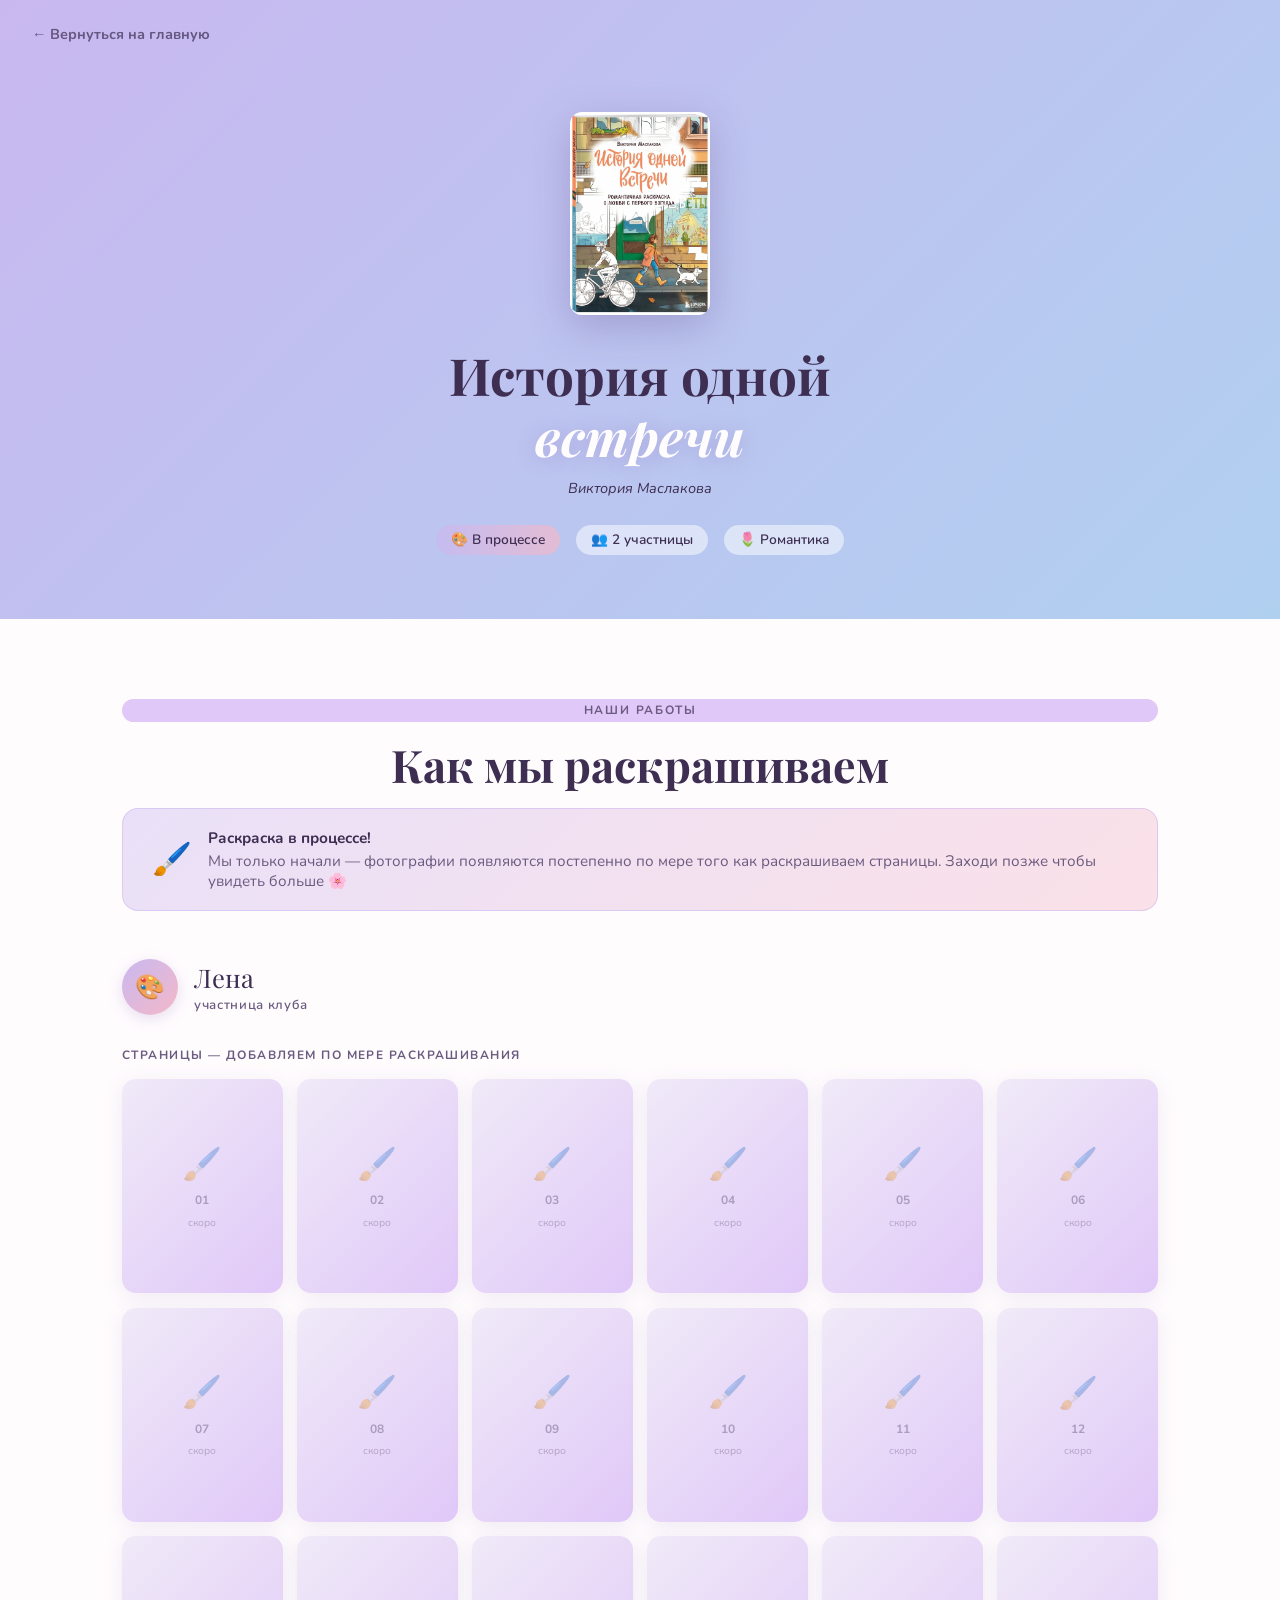
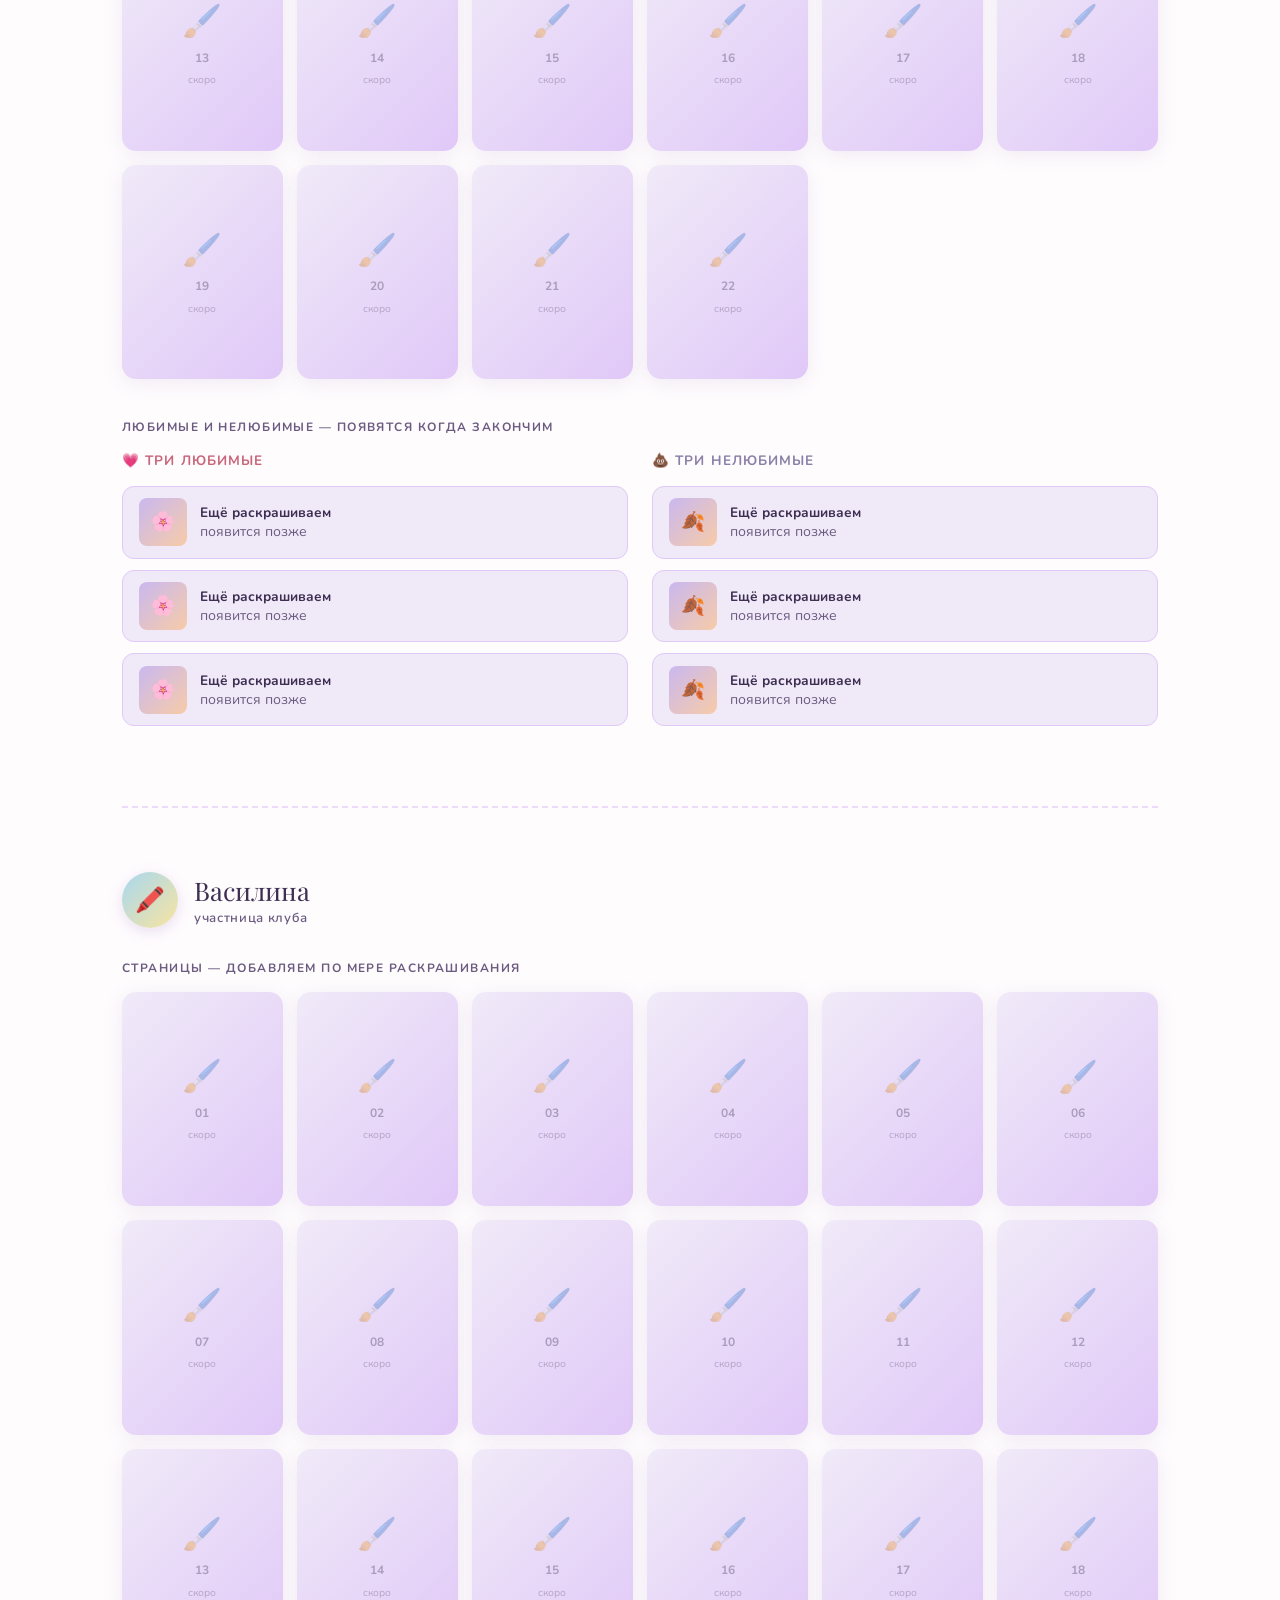
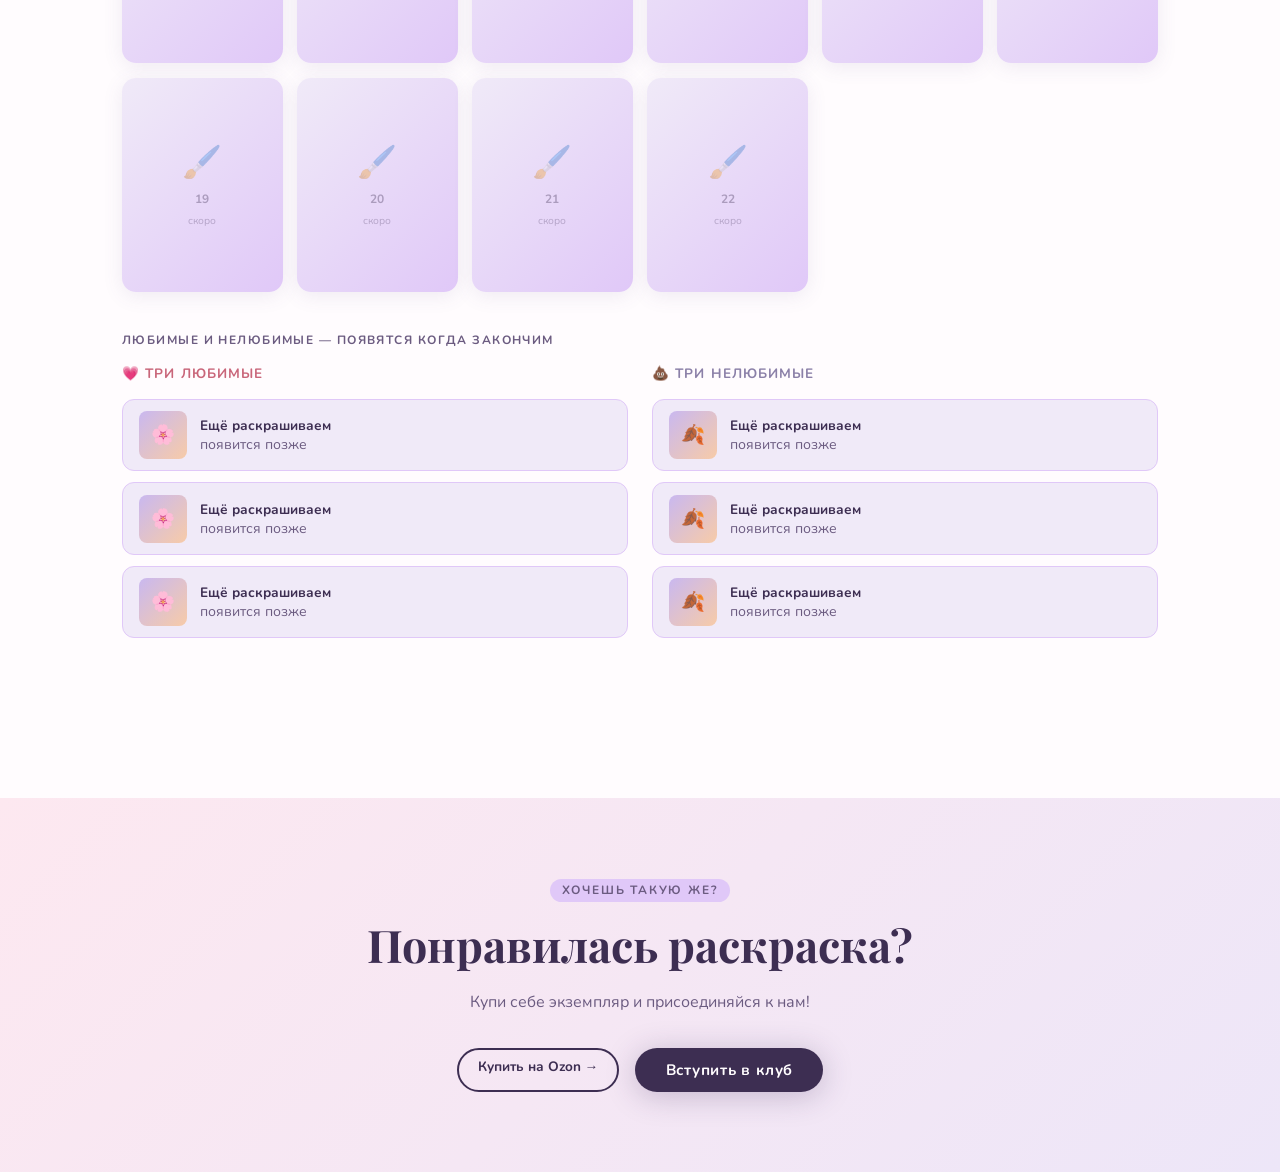
==== review-meeting.html @ 23fcd03c "Create review-meeting.html" ====
<!DOCTYPE html>
<html lang="ru">
<head>
  <meta charset="UTF-8" />
  <meta name="viewport" content="width=device-width, initial-scale=1.0" />
  <title>Обзор · История одной встречи</title>
  <link rel="preconnect" href="https://fonts.googleapis.com" />
  <link rel="preconnect" href="https://fonts.gstatic.com" crossorigin />
  <link href="https://fonts.googleapis.com/css2?family=Playfair+Display:ital,wght@0,400;0,700;1,400&family=Nunito:wght@300;400;600;700&display=swap" rel="stylesheet" />
  <link rel="stylesheet" href="style.css" />
  <style>
    .review-hero {
      position: relative;
      padding: 5rem 0 4rem;
      text-align: center;
      overflow: hidden;
      background: linear-gradient(-45deg, #f4b8c8, #f9e4a0, #a8d8f0, #c9b8f0);
      background-size: 400% 400%;
      animation: gradientShift 12s ease infinite;
    }
    .review-hero-back {
      position: absolute;
      top: 1.5rem;
      left: 2rem;
      display: inline-flex;
      align-items: center;
      gap: 0.4rem;
      color: var(--ink);
      font-weight: 700;
      font-size: 0.9rem;
      opacity: 0.7;
      text-decoration: none;
      transition: opacity 0.2s;
    }
    .review-hero-back:hover { opacity: 1; }
    .review-hero-book {
      display: inline-block;
      width: 140px;
      border-radius: 12px;
      box-shadow: 0 12px 40px rgba(80,50,120,0.25);
      margin-bottom: 1.5rem;
      animation: fadeUp 0.7s 0.2s both;
    }
    .review-hero h1 {
      font-size: clamp(2rem, 5vw, 3.2rem);
      color: var(--ink);
      margin-bottom: 0.5rem;
      animation: fadeUp 0.7s 0.3s both;
    }
    .review-hero h1 em {
      font-style: italic;
      color: var(--white);
      text-shadow: 0 2px 20px rgba(140,100,180,0.3);
    }
    .review-hero-author {
      font-size: 0.9rem;
      color: var(--ink);
      opacity: 0.6;
      font-style: italic;
      margin-bottom: 0.5rem;
      animation: fadeUp 0.7s 0.4s both;
    }
    .review-hero-meta {
      display: inline-flex;
      gap: 1rem;
      margin-top: 1rem;
      flex-wrap: wrap;
      justify-content: center;
      animation: fadeUp 0.7s 0.5s both;
    }
    .review-hero-meta span {
      background: rgba(255,255,255,0.5);
      backdrop-filter: blur(6px);
      padding: 0.4em 1.1em;
      border-radius: 999px;
      font-size: 0.85rem;
      font-weight: 600;
      color: var(--ink);
    }
    .review-hero-meta .badge-progress {
      background: linear-gradient(90deg, rgba(201,184,240,0.7), rgba(244,184,200,0.7));
    }

    /* Баннер в процессе */
    .in-progress-banner {
      background: linear-gradient(135deg, rgba(201,184,240,0.4), rgba(244,184,200,0.4));
      border: 1.5px solid rgba(200,180,240,0.5);
      border-radius: 16px;
      padding: 1.2rem 1.8rem;
      margin-bottom: 3rem;
      display: flex;
      align-items: center;
      gap: 1rem;
      font-size: 0.95rem;
      color: var(--ink-soft);
    }
    .in-progress-banner span { font-size: 2rem; flex-shrink: 0; }
    .in-progress-banner strong { color: var(--ink); display: block; margin-bottom: 0.2rem; }

    .participants { padding: 5rem 0; background: var(--white); }
    .participants h2 { text-align: center; margin-bottom: 1rem; }
    .participants > .container > .section-tag { display: block; text-align: center; }

    .participant-block { margin-bottom: 5rem; }
    .participant-header { display: flex; align-items: center; gap: 1rem; margin-bottom: 2rem; }
    .participant-avatar {
      width: 3.5rem; height: 3.5rem; border-radius: 50%;
      background: linear-gradient(135deg, var(--lavender), var(--rose));
      display: flex; align-items: center; justify-content: center;
      font-size: 1.5rem; flex-shrink: 0;
      box-shadow: 0 4px 15px rgba(140,100,180,0.2);
    }
    .participant-name { font-family: 'Playfair Display', serif; font-size: 1.6rem; color: var(--ink); }
    .participant-name span {
      display: block; font-family: 'Nunito', sans-serif;
      font-size: 0.82rem; font-weight: 600; color: var(--ink-soft);
      margin-top: 0.1rem; letter-spacing: 0.05em;
    }
    .gallery-label {
      font-size: 0.75rem; font-weight: 700; letter-spacing: 0.12em;
      text-transform: uppercase; color: var(--ink-soft);
      margin-bottom: 1rem; display: block;
    }
    .gallery-grid {
      display: grid;
      grid-template-columns: repeat(auto-fill, minmax(150px, 1fr));
      gap: 0.9rem; margin-bottom: 2.5rem;
    }
    .gallery-item {
      position: relative; border-radius: 14px; overflow: hidden;
      aspect-ratio: 3/4;
      background: linear-gradient(135deg, var(--mist), var(--lilac));
      box-shadow: 0 4px 20px rgba(100,80,140,0.1);
      cursor: pointer;
      transition: transform 0.3s, box-shadow 0.3s;
    }
    .gallery-item:hover { transform: translateY(-4px) scale(1.02); box-shadow: 0 12px 35px rgba(100,80,140,0.22); }
    .gallery-item img { width: 100%; height: 100%; object-fit: cover; display: block; }

    /* Незаполненные ячейки — другой стиль */
    .gallery-item.empty {
      background: linear-gradient(135deg, #fdf0f5, #f0eaf8);
      border: 2px dashed rgba(200,180,240,0.5);
      cursor: default;
    }
    .gallery-item.empty:hover { transform: none; box-shadow: 0 4px 20px rgba(100,80,140,0.1); }

    .gallery-placeholder {
      width: 100%; height: 100%;
      display: flex; flex-direction: column;
      align-items: center; justify-content: center; gap: 0.4rem;
    }
    .gallery-placeholder-icon { font-size: 2rem; opacity: 0.3; }
    .gallery-placeholder-num { font-size: 0.75rem; font-weight: 700; opacity: 0.35; color: var(--ink); }
    .gallery-placeholder-soon { font-size: 0.65rem; opacity: 0.4; color: var(--ink-soft); }

    .favorites-grid { display: grid; grid-template-columns: 1fr 1fr; gap: 1.5rem; margin-bottom: 2rem; }
    .favorites-col h4 {
      font-family: 'Nunito', sans-serif; font-size: 0.85rem;
      font-weight: 700; letter-spacing: 0.08em; text-transform: uppercase;
      margin-bottom: 1rem;
    }
    .favorites-col.loved h4 { color: #c9667a; }
    .favorites-col.meh h4 { color: #8b80a8; }
    .fav-list { display: flex; flex-direction: column; gap: 0.7rem; }
    .fav-item {
      display: flex; align-items: center; gap: 0.8rem;
      background: var(--mist); border-radius: 12px;
      padding: 0.7rem 1rem; border: 1.5px solid var(--lilac);
      font-size: 0.88rem; color: var(--ink-soft);
    }
    .fav-item.clickable { cursor: pointer; transition: transform 0.2s, box-shadow 0.2s; }
    .fav-item.clickable:hover { transform: translateY(-2px); box-shadow: 0 4px 16px rgba(100,80,140,0.12); }
    .fav-thumb {
      width: 3rem; height: 3rem; border-radius: 8px; overflow: hidden;
      flex-shrink: 0; background: linear-gradient(135deg, var(--lavender), var(--peach));
      display: flex; align-items: center; justify-content: center; font-size: 1.2rem;
    }
    .fav-thumb img { width: 100%; height: 100%; object-fit: cover; }
    .fav-item-info strong { display: block; color: var(--ink); font-size: 0.85rem; }

    .participant-divider { border: none; border-top: 2px dashed var(--lilac); margin: 4rem 0; opacity: 0.6; }

    /* LIGHTBOX */
    .lightbox {
      display: none; position: fixed; inset: 0;
      background: rgba(30,20,50,0.92);
      backdrop-filter: blur(10px);
      z-index: 1000; align-items: center; justify-content: center;
    }
    .lightbox.open { display: flex; }
    .lightbox-img {
      max-width: 80vw; max-height: 85vh;
      border-radius: 16px;
      box-shadow: 0 20px 60px rgba(0,0,0,0.5);
      object-fit: contain;
      transition: opacity 0.15s;
    }
    .lightbox-btn {
      position: fixed; top: 50%; transform: translateY(-50%);
      background: rgba(255,255,255,0.15);
      border: 2px solid rgba(255,255,255,0.25);
      color: white; font-size: 1.4rem;
      width: 3.2rem; height: 3.2rem; border-radius: 50%;
      cursor: pointer; display: flex; align-items: center;
      justify-content: center; transition: background 0.2s; z-index: 1001;
    }
    .lightbox-btn:hover { background: rgba(255,255,255,0.3); }
    .lightbox-prev { left: 1.5rem; }
    .lightbox-next { right: 1.5rem; }
    .lightbox-close {
      position: fixed; top: 1.2rem; right: 1.5rem;
      background: rgba(255,255,255,0.15); border: none;
      color: white; font-size: 1.2rem;
      width: 2.6rem; height: 2.6rem; border-radius: 50%;
      cursor: pointer; display: flex; align-items: center;
      justify-content: center; transition: background 0.2s; z-index: 1001;
    }
    .lightbox-close:hover { background: rgba(255,255,255,0.3); }
    .lightbox-counter {
      position: fixed; bottom: 1.5rem; left: 50%; transform: translateX(-50%);
      color: rgba(255,255,255,0.6); font-size: 0.85rem;
      font-family: 'Nunito', sans-serif; font-weight: 600; z-index: 1001;
    }

    .review-cta { padding: 5rem 0; background: linear-gradient(135deg, #fde8f0, #ede6f8); text-align: center; }
    .review-cta h2 { margin-bottom: 1rem; }
    .review-cta p { margin-bottom: 2rem; color: var(--ink-soft); }
    .cta-buttons { display: flex; gap: 1rem; justify-content: center; flex-wrap: wrap; }

    @media (max-width: 600px) {
      .favorites-grid { grid-template-columns: 1fr; }
      .gallery-grid { grid-template-columns: repeat(3, 1fr); }
      .lightbox-btn { display: none; }
      .in-progress-banner { flex-direction: column; text-align: center; }
    }
  </style>
</head>
<body>

  <section class="review-hero">
    <a href="index.html" class="review-hero-back">← Вернуться на главную</a>
    <div style="padding-top: 2rem;">
      <img src="book2.png" alt="История одной встречи" class="review-hero-book" />
      <h1>История одной<br /><em>встречи</em></h1>
      <p class="review-hero-author">Виктория Маслакова</p>
      <div class="review-hero-meta">
        <span class="badge-progress">🎨 В процессе</span>
        <span>👥 2 участницы</span>
        <span>🌷 Романтика</span>
      </div>
    </div>
  </section>

  <section class="participants">
    <div class="container">
      <span class="section-tag" style="display:block; text-align:center;">Наши работы</span>
      <h2>Как мы раскрашиваем</h2>

      <div class="in-progress-banner">
        <span>🖌️</span>
        <div>
          <strong>Раскраска в процессе!</strong>
          Мы только начали — фотографии появляются постепенно по мере того как раскрашиваем страницы. Заходи позже чтобы увидеть больше 🌸
        </div>
      </div>

      <!-- ЛЕНА -->
      <div class="participant-block">
        <div class="participant-header">
          <div class="participant-avatar">🎨</div>
          <div class="participant-name">Лена <span>участница клуба</span></div>
        </div>
        <span class="gallery-label">Страницы — добавляем по мере раскрашивания</span>
        <div class="gallery-grid" data-gallery="lena">
          <div class="gallery-item" data-src="images/lena-meeting/lena-m-01.jpg"><div class="gallery-placeholder"><span class="gallery-placeholder-icon">🖌️</span><span class="gallery-placeholder-num">01</span><span class="gallery-placeholder-soon">скоро</span></div></div>
          <div class="gallery-item" data-src="images/lena-meeting/lena-m-02.jpg"><div class="gallery-placeholder"><span class="gallery-placeholder-icon">🖌️</span><span class="gallery-placeholder-num">02</span><span class="gallery-placeholder-soon">скоро</span></div></div>
          <div class="gallery-item" data-src="images/lena-meeting/lena-m-03.jpg"><div class="gallery-placeholder"><span class="gallery-placeholder-icon">🖌️</span><span class="gallery-placeholder-num">03</span><span class="gallery-placeholder-soon">скоро</span></div></div>
          <div class="gallery-item" data-src="images/lena-meeting/lena-m-04.jpg"><div class="gallery-placeholder"><span class="gallery-placeholder-icon">🖌️</span><span class="gallery-placeholder-num">04</span><span class="gallery-placeholder-soon">скоро</span></div></div>
          <div class="gallery-item" data-src="images/lena-meeting/lena-m-05.jpg"><div class="gallery-placeholder"><span class="gallery-placeholder-icon">🖌️</span><span class="gallery-placeholder-num">05</span><span class="gallery-placeholder-soon">скоро</span></div></div>
          <div class="gallery-item" data-src="images/lena-meeting/lena-m-06.jpg"><div class="gallery-placeholder"><span class="gallery-placeholder-icon">🖌️</span><span class="gallery-placeholder-num">06</span><span class="gallery-placeholder-soon">скоро</span></div></div>
          <div class="gallery-item" data-src="images/lena-meeting/lena-m-07.jpg"><div class="gallery-placeholder"><span class="gallery-placeholder-icon">🖌️</span><span class="gallery-placeholder-num">07</span><span class="gallery-placeholder-soon">скоро</span></div></div>
          <div class="gallery-item" data-src="images/lena-meeting/lena-m-08.jpg"><div class="gallery-placeholder"><span class="gallery-placeholder-icon">🖌️</span><span class="gallery-placeholder-num">08</span><span class="gallery-placeholder-soon">скоро</span></div></div>
          <div class="gallery-item" data-src="images/lena-meeting/lena-m-09.jpg"><div class="gallery-placeholder"><span class="gallery-placeholder-icon">🖌️</span><span class="gallery-placeholder-num">09</span><span class="gallery-placeholder-soon">скоро</span></div></div>
          <div class="gallery-item" data-src="images/lena-meeting/lena-m-10.jpg"><div class="gallery-placeholder"><span class="gallery-placeholder-icon">🖌️</span><span class="gallery-placeholder-num">10</span><span class="gallery-placeholder-soon">скоро</span></div></div>
          <div class="gallery-item" data-src="images/lena-meeting/lena-m-11.jpg"><div class="gallery-placeholder"><span class="gallery-placeholder-icon">🖌️</span><span class="gallery-placeholder-num">11</span><span class="gallery-placeholder-soon">скоро</span></div></div>
          <div class="gallery-item" data-src="images/lena-meeting/lena-m-12.jpg"><div class="gallery-placeholder"><span class="gallery-placeholder-icon">🖌️</span><span class="gallery-placeholder-num">12</span><span class="gallery-placeholder-soon">скоро</span></div></div>
          <div class="gallery-item" data-src="images/lena-meeting/lena-m-13.jpg"><div class="gallery-placeholder"><span class="gallery-placeholder-icon">🖌️</span><span class="gallery-placeholder-num">13</span><span class="gallery-placeholder-soon">скоро</span></div></div>
          <div class="gallery-item" data-src="images/lena-meeting/lena-m-14.jpg"><div class="gallery-placeholder"><span class="gallery-placeholder-icon">🖌️</span><span class="gallery-placeholder-num">14</span><span class="gallery-placeholder-soon">скоро</span></div></div>
          <div class="gallery-item" data-src="images/lena-meeting/lena-m-15.jpg"><div class="gallery-placeholder"><span class="gallery-placeholder-icon">🖌️</span><span class="gallery-placeholder-num">15</span><span class="gallery-placeholder-soon">скоро</span></div></div>
          <div class="gallery-item" data-src="images/lena-meeting/lena-m-16.jpg"><div class="gallery-placeholder"><span class="gallery-placeholder-icon">🖌️</span><span class="gallery-placeholder-num">16</span><span class="gallery-placeholder-soon">скоро</span></div></div>
          <div class="gallery-item" data-src="images/lena-meeting/lena-m-17.jpg"><div class="gallery-placeholder"><span class="gallery-placeholder-icon">🖌️</span><span class="gallery-placeholder-num">17</span><span class="gallery-placeholder-soon">скоро</span></div></div>
          <div class="gallery-item" data-src="images/lena-meeting/lena-m-18.jpg"><div class="gallery-placeholder"><span class="gallery-placeholder-icon">🖌️</span><span class="gallery-placeholder-num">18</span><span class="gallery-placeholder-soon">скоро</span></div></div>
          <div class="gallery-item" data-src="images/lena-meeting/lena-m-19.jpg"><div class="gallery-placeholder"><span class="gallery-placeholder-icon">🖌️</span><span class="gallery-placeholder-num">19</span><span class="gallery-placeholder-soon">скоро</span></div></div>
          <div class="gallery-item" data-src="images/lena-meeting/lena-m-20.jpg"><div class="gallery-placeholder"><span class="gallery-placeholder-icon">🖌️</span><span class="gallery-placeholder-num">20</span><span class="gallery-placeholder-soon">скоро</span></div></div>
          <div class="gallery-item" data-src="images/lena-meeting/lena-m-21.jpg"><div class="gallery-placeholder"><span class="gallery-placeholder-icon">🖌️</span><span class="gallery-placeholder-num">21</span><span class="gallery-placeholder-soon">скоро</span></div></div>
          <div class="gallery-item" data-src="images/lena-meeting/lena-m-22.jpg"><div class="gallery-placeholder"><span class="gallery-placeholder-icon">🖌️</span><span class="gallery-placeholder-num">22</span><span class="gallery-placeholder-soon">скоро</span></div></div>
        </div>

        <span class="gallery-label">Любимые и нелюбимые — появятся когда закончим</span>
        <div class="favorites-grid">
          <div class="favorites-col loved">
            <h4>💗 Три любимые</h4>
            <div class="fav-list">
              <div class="fav-item"><div class="fav-thumb">🌸</div><div class="fav-item-info"><strong>Ещё раскрашиваем</strong>появится позже</div></div>
              <div class="fav-item"><div class="fav-thumb">🌸</div><div class="fav-item-info"><strong>Ещё раскрашиваем</strong>появится позже</div></div>
              <div class="fav-item"><div class="fav-thumb">🌸</div><div class="fav-item-info"><strong>Ещё раскрашиваем</strong>появится позже</div></div>
            </div>
          </div>
          <div class="favorites-col meh">
            <h4>💩 Три нелюбимые</h4>
            <div class="fav-list">
              <div class="fav-item"><div class="fav-thumb">🍂</div><div class="fav-item-info"><strong>Ещё раскрашиваем</strong>появится позже</div></div>
              <div class="fav-item"><div class="fav-thumb">🍂</div><div class="fav-item-info"><strong>Ещё раскрашиваем</strong>появится позже</div></div>
              <div class="fav-item"><div class="fav-thumb">🍂</div><div class="fav-item-info"><strong>Ещё раскрашиваем</strong>появится позже</div></div>
            </div>
          </div>
        </div>
      </div>

      <hr class="participant-divider" />

      <!-- ВАСИЛИНА -->
      <div class="participant-block">
        <div class="participant-header">
          <div class="participant-avatar" style="background: linear-gradient(135deg, #a8d8f0, #f9e4a0);">🖍️</div>
          <div class="participant-name">Василина <span>участница клуба</span></div>
        </div>
        <span class="gallery-label">Страницы — добавляем по мере раскрашивания</span>
        <div class="gallery-grid" data-gallery="vasilina">
          <div class="gallery-item" data-src="images/vasilina-meeting/vasilina-m-01.jpg"><div class="gallery-placeholder"><span class="gallery-placeholder-icon">🖌️</span><span class="gallery-placeholder-num">01</span><span class="gallery-placeholder-soon">скоро</span></div></div>
          <div class="gallery-item" data-src="images/vasilina-meeting/vasilina-m-02.jpg"><div class="gallery-placeholder"><span class="gallery-placeholder-icon">🖌️</span><span class="gallery-placeholder-num">02</span><span class="gallery-placeholder-soon">скоро</span></div></div>
          <div class="gallery-item" data-src="images/vasilina-meeting/vasilina-m-03.jpg"><div class="gallery-placeholder"><span class="gallery-placeholder-icon">🖌️</span><span class="gallery-placeholder-num">03</span><span class="gallery-placeholder-soon">скоро</span></div></div>
          <div class="gallery-item" data-src="images/vasilina-meeting/vasilina-m-04.jpg"><div class="gallery-placeholder"><span class="gallery-placeholder-icon">🖌️</span><span class="gallery-placeholder-num">04</span><span class="gallery-placeholder-soon">скоро</span></div></div>
          <div class="gallery-item" data-src="images/vasilina-meeting/vasilina-m-05.jpg"><div class="gallery-placeholder"><span class="gallery-placeholder-icon">🖌️</span><span class="gallery-placeholder-num">05</span><span class="gallery-placeholder-soon">скоро</span></div></div>
          <div class="gallery-item" data-src="images/vasilina-meeting/vasilina-m-06.jpg"><div class="gallery-placeholder"><span class="gallery-placeholder-icon">🖌️</span><span class="gallery-placeholder-num">06</span><span class="gallery-placeholder-soon">скоро</span></div></div>
          <div class="gallery-item" data-src="images/vasilina-meeting/vasilina-m-07.jpg"><div class="gallery-placeholder"><span class="gallery-placeholder-icon">🖌️</span><span class="gallery-placeholder-num">07</span><span class="gallery-placeholder-soon">скоро</span></div></div>
          <div class="gallery-item" data-src="images/vasilina-meeting/vasilina-m-08.jpg"><div class="gallery-placeholder"><span class="gallery-placeholder-icon">🖌️</span><span class="gallery-placeholder-num">08</span><span class="gallery-placeholder-soon">скоро</span></div></div>
          <div class="gallery-item" data-src="images/vasilina-meeting/vasilina-m-09.jpg"><div class="gallery-placeholder"><span class="gallery-placeholder-icon">🖌️</span><span class="gallery-placeholder-num">09</span><span class="gallery-placeholder-soon">скоро</span></div></div>
          <div class="gallery-item" data-src="images/vasilina-meeting/vasilina-m-10.jpg"><div class="gallery-placeholder"><span class="gallery-placeholder-icon">🖌️</span><span class="gallery-placeholder-num">10</span><span class="gallery-placeholder-soon">скоро</span></div></div>
          <div class="gallery-item" data-src="images/vasilina-meeting/vasilina-m-11.jpg"><div class="gallery-placeholder"><span class="gallery-placeholder-icon">🖌️</span><span class="gallery-placeholder-num">11</span><span class="gallery-placeholder-soon">скоро</span></div></div>
          <div class="gallery-item" data-src="images/vasilina-meeting/vasilina-m-12.jpg"><div class="gallery-placeholder"><span class="gallery-placeholder-icon">🖌️</span><span class="gallery-placeholder-num">12</span><span class="gallery-placeholder-soon">скоро</span></div></div>
          <div class="gallery-item" data-src="images/vasilina-meeting/vasilina-m-13.jpg"><div class="gallery-placeholder"><span class="gallery-placeholder-icon">🖌️</span><span class="gallery-placeholder-num">13</span><span class="gallery-placeholder-soon">скоро</span></div></div>
          <div class="gallery-item" data-src="images/vasilina-meeting/vasilina-m-14.jpg"><div class="gallery-placeholder"><span class="gallery-placeholder-icon">🖌️</span><span class="gallery-placeholder-num">14</span><span class="gallery-placeholder-soon">скоро</span></div></div>
          <div class="gallery-item" data-src="images/vasilina-meeting/vasilina-m-15.jpg"><div class="gallery-placeholder"><span class="gallery-placeholder-icon">🖌️</span><span class="gallery-placeholder-num">15</span><span class="gallery-placeholder-soon">скоро</span></div></div>
          <div class="gallery-item" data-src="images/vasilina-meeting/vasilina-m-16.jpg"><div class="gallery-placeholder"><span class="gallery-placeholder-icon">🖌️</span><span class="gallery-placeholder-num">16</span><span class="gallery-placeholder-soon">скоро</span></div></div>
          <div class="gallery-item" data-src="images/vasilina-meeting/vasilina-m-17.jpg"><div class="gallery-placeholder"><span class="gallery-placeholder-icon">🖌️</span><span class="gallery-placeholder-num">17</span><span class="gallery-placeholder-soon">скоро</span></div></div>
          <div class="gallery-item" data-src="images/vasilina-meeting/vasilina-m-18.jpg"><div class="gallery-placeholder"><span class="gallery-placeholder-icon">🖌️</span><span class="gallery-placeholder-num">18</span><span class="gallery-placeholder-soon">скоро</span></div></div>
          <div class="gallery-item" data-src="images/vasilina-meeting/vasilina-m-19.jpg"><div class="gallery-placeholder"><span class="gallery-placeholder-icon">🖌️</span><span class="gallery-placeholder-num">19</span><span class="gallery-placeholder-soon">скоро</span></div></div>
          <div class="gallery-item" data-src="images/vasilina-meeting/vasilina-m-20.jpg"><div class="gallery-placeholder"><span class="gallery-placeholder-icon">🖌️</span><span class="gallery-placeholder-num">20</span><span class="gallery-placeholder-soon">скоро</span></div></div>
          <div class="gallery-item" data-src="images/vasilina-meeting/vasilina-m-21.jpg"><div class="gallery-placeholder"><span class="gallery-placeholder-icon">🖌️</span><span class="gallery-placeholder-num">21</span><span class="gallery-placeholder-soon">скоро</span></div></div>
          <div class="gallery-item" data-src="images/vasilina-meeting/vasilina-m-22.jpg"><div class="gallery-placeholder"><span class="gallery-placeholder-icon">🖌️</span><span class="gallery-placeholder-num">22</span><span class="gallery-placeholder-soon">скоро</span></div></div>
        </div>

        <span class="gallery-label">Любимые и нелюбимые — появятся когда закончим</span>
        <div class="favorites-grid">
          <div class="favorites-col loved">
            <h4>💗 Три любимые</h4>
            <div class="fav-list">
              <div class="fav-item"><div class="fav-thumb">🌸</div><div class="fav-item-info"><strong>Ещё раскрашиваем</strong>появится позже</div></div>
              <div class="fav-item"><div class="fav-thumb">🌸</div><div class="fav-item-info"><strong>Ещё раскрашиваем</strong>появится позже</div></div>
              <div class="fav-item"><div class="fav-thumb">🌸</div><div class="fav-item-info"><strong>Ещё раскрашиваем</strong>появится позже</div></div>
            </div>
          </div>
          <div class="favorites-col meh">
            <h4>💩 Три нелюбимые</h4>
            <div class="fav-list">
              <div class="fav-item"><div class="fav-thumb">🍂</div><div class="fav-item-info"><strong>Ещё раскрашиваем</strong>появится позже</div></div>
              <div class="fav-item"><div class="fav-thumb">🍂</div><div class="fav-item-info"><strong>Ещё раскрашиваем</strong>появится позже</div></div>
              <div class="fav-item"><div class="fav-thumb">🍂</div><div class="fav-item-info"><strong>Ещё раскрашиваем</strong>появится позже</div></div>
            </div>
          </div>
        </div>
      </div>

    </div>
  </section>

  <section class="review-cta">
    <div class="container">
      <span class="section-tag">Хочешь такую же?</span>
      <h2>Понравилась раскраска?</h2>
      <p>Купи себе экземпляр и присоединяйся к нам!</p>
      <div class="cta-buttons">
        <a href="https://ozon.ru/t/7WxLxIC" target="_blank" rel="noopener" class="btn-outline">Купить на Ozon →</a>
        <a href="index.html#join" class="btn-hero" style="font-size: 0.95rem; padding: 0.8em 2em;">Вступить в клуб</a>
      </div>
    </div>
  </section>

  <!-- LIGHTBOX -->
  <div class="lightbox" id="lightbox">
    <button class="lightbox-close" id="lightbox-close">✕</button>
    <button class="lightbox-btn lightbox-prev" id="lightbox-prev">←</button>
    <img class="lightbox-img" id="lightbox-img" src="" alt="" />
    <button class="lightbox-btn lightbox-next" id="lightbox-next">→</button>
    <div class="lightbox-counter" id="lightbox-counter"></div>
  </div>

  <script src="main.js"></script>
  <script>
    let allImages = [];
    let currentIndex = 0;

    function collectImages() {
      allImages = [];
      document.querySelectorAll('.gallery-item[data-src]').forEach(el => {
        allImages.push(el.dataset.src);
      });
    }

    function openLightbox(src) {
      currentIndex = allImages.indexOf(src);
      showImage(currentIndex);
      document.getElementById('lightbox').classList.add('open');
      document.body.style.overflow = 'hidden';
    }

    function showImage(index) {
      const img = document.getElementById('lightbox-img');
      img.style.opacity = '0';
      setTimeout(() => { img.src = allImages[index]; img.style.opacity = '1'; }, 150);
      document.getElementById('lightbox-counter').textContent = (index + 1) + ' / ' + allImages.length;
    }

    function closeLightbox() {
      document.getElementById('lightbox').classList.remove('open');
      document.body.style.overflow = '';
    }

    collectImages();

    document.querySelectorAll('.gallery-item[data-src]').forEach(el => {
      el.addEventListener('click', () => openLightbox(el.dataset.src));
    });

    document.getElementById('lightbox-close').addEventListener('click', closeLightbox);
    document.getElementById('lightbox-prev').addEventListener('click', () => {
      currentIndex = (currentIndex - 1 + allImages.length) % allImages.length;
      showImage(currentIndex);
    });
    document.getElementById('lightbox-next').addEventListener('click', () => {
      currentIndex = (currentIndex + 1) % allImages.length;
      showImage(currentIndex);
    });
    document.getElementById('lightbox').addEventListener('click', e => {
      if (e.target === e.currentTarget) closeLightbox();
    });
    document.addEventListener('keydown', e => {
      if (!document.getElementById('lightbox').classList.contains('open')) return;
      if (e.key === 'Escape') closeLightbox();
      if (e.key === 'ArrowLeft') { currentIndex = (currentIndex - 1 + allImages.length) % allImages.length; showImage(currentIndex); }
      if (e.key === 'ArrowRight') { currentIndex = (currentIndex + 1) % allImages.length; showImage(currentIndex); }
    });
  </script>
</body>
</html>
---- style.css ----
/* ===== RESET & BASE ===== */
*, *::before, *::after { box-sizing: border-box; margin: 0; padding: 0; }

:root {
  --sky: #a8d8f0;
  --rose: #f4b8c8;
  --lavender: #c9b8f0;
  --butter: #f9e4a0;
  --peach: #f7cba8;
  --lilac: #e0c8f8;
  --mist: #f0eaf8;
  --ink: #3d2e52;
  --ink-soft: #6b5b80;
  --white: #fffcfe;
  --card-bg: rgba(255,255,255,0.72);
  --radius: 20px;
  --shadow: 0 8px 40px rgba(100,80,140,0.12);
}

html { scroll-behavior: smooth; }

body {
  font-family: 'Nunito', sans-serif;
  color: var(--ink);
  background: var(--mist);
  overflow-x: hidden;
}

h1, h2, h3 { font-family: 'Playfair Display', serif; line-height: 1.2; }
h2 { font-size: clamp(1.8rem, 4vw, 2.8rem); margin-bottom: 1rem; }
p { line-height: 1.75; color: var(--ink-soft); }
a { color: inherit; text-decoration: none; }

.container {
  max-width: 1100px;
  margin: 0 auto;
  padding: 0 2rem;
}

.section-tag {
  display: inline-block;
  font-size: 0.75rem;
  font-weight: 700;
  letter-spacing: 0.15em;
  text-transform: uppercase;
  color: var(--ink-soft);
  background: var(--lilac);
  padding: 0.3em 1em;
  border-radius: 999px;
  margin-bottom: 1rem;
}

.section-tag.light {
  background: rgba(255,255,255,0.4);
  color: var(--white);
}

/* ===== HERO ===== */
.hero {
  position: relative;
  min-height: 100vh;
  display: flex;
  align-items: center;
  justify-content: center;
  overflow: hidden;
}

.hero-bg {
  position: absolute;
  inset: 0;
  background: linear-gradient(
    -45deg,
    #a8d8f0,
    #c9b8f0,
    #f4b8c8,
    #f9e4a0,
    #f7cba8,
    #e0c8f8,
    #a8d8f0
  );
  background-size: 400% 400%;
  animation: gradientShift 12s ease infinite;
  z-index: 0;
}

@keyframes gradientShift {
  0%   { background-position: 0% 50%; }
  50%  { background-position: 100% 50%; }
  100% { background-position: 0% 50%; }
}

/* Floating emojis */
.emoji-layer {
  position: absolute;
  inset: 0;
  pointer-events: none;
  z-index: 1;
}

.e {
  position: absolute;
  font-size: clamp(1.5rem, 3vw, 2.8rem);
  opacity: 0;
  animation: floatEmoji var(--dur, 14s) var(--delay, 0s) ease-in-out infinite;
  filter: blur(0.5px);
}

@keyframes floatEmoji {
  0%   { opacity: 0; transform: translateY(0) rotate(0deg) scale(0.8); }
  10%  { opacity: 0.35; }
  50%  { opacity: 0.25; transform: translateY(-60px) rotate(15deg) scale(1.1); }
  90%  { opacity: 0.3; }
  100% { opacity: 0; transform: translateY(-120px) rotate(-10deg) scale(0.9); }
}

.e1  { left: 5%;  top: 80%; --dur: 16s; --delay: 0s;    }
.e2  { left: 15%; top: 20%; --dur: 13s; --delay: 2s;    }
.e3  { left: 25%; top: 65%; --dur: 18s; --delay: 0.5s;  }
.e4  { left: 35%; top: 10%; --dur: 14s; --delay: 3s;    }
.e5  { left: 50%; top: 75%; --dur: 17s; --delay: 1s;    }
.e6  { left: 60%; top: 30%; --dur: 12s; --delay: 4s;    }
.e7  { left: 70%; top: 55%; --dur: 15s; --delay: 1.5s;  }
.e8  { left: 80%; top: 15%; --dur: 19s; --delay: 2.5s;  }
.e9  { left: 88%; top: 70%; --dur: 13s; --delay: 0.8s;  }
.e10 { left: 95%; top: 40%; --dur: 16s; --delay: 3.5s;  }
.e11 { left: 42%; top: 45%; --dur: 20s; --delay: 5s;    }
.e12 { left: 8%;  top: 40%; --dur: 11s; --delay: 6s;    }
.e13 { left: 55%; top: 88%; --dur: 17s; --delay: 7s;    }
.e14 { left: 73%; top: 8%;  --dur: 14s; --delay: 8s;    }
.e15 { left: 30%; top: 90%; --dur: 16s; --delay: 9s;    }

.hero-content {
  position: relative;
  z-index: 2;
  text-align: center;
  padding: 2rem;
}

.hero-since {
  font-size: 0.85rem;
  font-weight: 600;
  letter-spacing: 0.1em;
  color: var(--ink);
  opacity: 0.7;
  margin-bottom: 1rem;
  animation: fadeUp 0.8s 0.2s both;
}

.hero-title {
  font-size: clamp(3.5rem, 10vw, 7rem);
  font-weight: 700;
  color: var(--ink);
  line-height: 1;
  text-shadow: 0 2px 20px rgba(255,255,255,0.5);
  animation: fadeUp 0.8s 0.4s both;
  margin-bottom: 1.5rem;
}

.hero-title em {
  font-style: italic;
  color: var(--white);
  text-shadow: 0 2px 30px rgba(140,100,180,0.4);
}

.hero-sub {
  font-size: clamp(1rem, 2.5vw, 1.25rem);
  color: var(--ink);
  opacity: 0.8;
  max-width: 480px;
  margin: 0 auto 2.5rem;
  animation: fadeUp 0.8s 0.6s both;
}

.btn-hero {
  display: inline-block;
  background: var(--ink);
  color: var(--white);
  padding: 0.9em 2.5em;
  border-radius: 999px;
  font-weight: 700;
  font-size: 1rem;
  letter-spacing: 0.05em;
  box-shadow: 0 4px 30px rgba(60,40,90,0.25);
  transition: transform 0.2s, box-shadow 0.2s;
  animation: fadeUp 0.8s 0.8s both;
}

.btn-hero:hover {
  transform: translateY(-3px);
  box-shadow: 0 8px 40px rgba(60,40,90,0.3);
}

.hero-scroll-hint {
  position: absolute;
  bottom: 2rem;
  left: 50%;
  transform: translateX(-50%);
  z-index: 2;
  font-size: 1.5rem;
  color: var(--ink);
  opacity: 0.5;
  animation: bounce 2s infinite;
}

@keyframes bounce {
  0%, 100% { transform: translateX(-50%) translateY(0); }
  50%       { transform: translateX(-50%) translateY(8px); }
}

@keyframes fadeUp {
  from { opacity: 0; transform: translateY(30px); }
  to   { opacity: 1; transform: translateY(0); }
}

/* ===== ABOUT ===== */
.about {
  padding: 7rem 0;
  background: var(--white);
}

.about-grid {
  display: grid;
  grid-template-columns: 1fr 1fr;
  gap: 4rem;
  align-items: start;
}

.about-text h2 { margin-bottom: 1.5rem; }
.about-text p  { margin-bottom: 1rem; }

.about-chips {
  display: flex;
  flex-wrap: wrap;
  gap: 0.5rem;
  margin-top: 1.5rem;
}

.about-chips span {
  background: var(--mist);
  border: 1.5px solid var(--lilac);
  color: var(--ink-soft);
  font-size: 0.82rem;
  font-weight: 600;
  padding: 0.4em 1em;
  border-radius: 999px;
}

.about-visual {
  display: flex;
  flex-direction: column;
  gap: 1rem;
}

.about-card {
  display: flex;
  align-items: flex-start;
  gap: 1rem;
  background: var(--mist);
  border: 1.5px solid var(--lilac);
  border-radius: var(--radius);
  padding: 1.2rem 1.5rem;
  transition: transform 0.2s, box-shadow 0.2s;
}

.about-card:hover {
  transform: translateY(-3px);
  box-shadow: var(--shadow);
}

.about-card-icon { font-size: 1.8rem; flex-shrink: 0; }
.about-card strong { display: block; color: var(--ink); font-size: 0.95rem; margin-bottom: 0.2rem; }
.about-card p { font-size: 0.88rem; margin: 0; }

/* ===== BOOKS ===== */
.books {
  padding: 7rem 0;
  background: linear-gradient(180deg, var(--mist) 0%, #ede6f8 100%);
}

.books > .container > .section-tag { display: block; text-align: center; }
.books h2 { text-align: center; margin-bottom: 3rem; }

.books-grid {
  display: grid;
  grid-template-columns: 1fr 1fr;
  gap: 2rem;
}

.book-card {
  background: var(--card-bg);
  backdrop-filter: blur(10px);
  border-radius: 24px;
  border: 1.5px solid rgba(200,180,240,0.4);
  overflow: hidden;
  box-shadow: var(--shadow);
  position: relative;
  transition: transform 0.3s, box-shadow 0.3s;
}

.book-card:hover {
  transform: translateY(-6px);
  box-shadow: 0 20px 60px rgba(100,80,140,0.18);
}

.book-badge {
  position: absolute;
  top: 1rem;
  left: 1rem;
  background: var(--ink);
  color: var(--white);
  font-size: 0.75rem;
  font-weight: 700;
  padding: 0.3em 0.9em;
  border-radius: 999px;
  z-index: 2;
}

.book-badge.progress {
  background: linear-gradient(90deg, #c9b8f0, #f4b8c8);
  color: var(--ink);
}

.book-img-wrap {
  overflow: hidden;
  height: 320px;
  background: linear-gradient(135deg, var(--sky) 0%, var(--lilac) 100%);
  display: flex;
  align-items: center;
  justify-content: center;
}

.book-img-wrap img {
  width: 100%;
  height: 100%;
  object-fit: cover;
  transition: transform 0.5s;
}

.book-card:hover .book-img-wrap img {
  transform: scale(1.04);
}

.book-info {
  padding: 1.8rem;
}

.book-info h3 {
  font-size: 1.3rem;
  margin-bottom: 0.4rem;
}

.book-author {
  font-size: 0.85rem;
  color: var(--lavender);
  font-weight: 600;
  margin-bottom: 0.8rem !important;
}

.book-info p { font-size: 0.9rem; margin-bottom: 1rem; }

.challenge-box {
  background: linear-gradient(135deg, rgba(201,184,240,0.3), rgba(244,184,200,0.3));
  border-radius: 12px;
  padding: 0.8rem 1rem;
  margin-bottom: 1rem;
}

.challenge-label {
  display: block;
  font-size: 0.7rem;
  font-weight: 700;
  letter-spacing: 0.1em;
  text-transform: uppercase;
  color: var(--ink-soft);
  margin-bottom: 0.3rem;
}

.challenge-box p { font-size: 0.88rem; margin: 0; }

.btn-outline {
  display: inline-block;
  border: 2px solid var(--ink);
  color: var(--ink);
  padding: 0.55em 1.4em;
  border-radius: 999px;
  font-size: 0.85rem;
  font-weight: 700;
  transition: background 0.2s, color 0.2s;
}

.btn-outline:hover {
  background: var(--ink);
  color: var(--white);
}

/* ===== NAMING ===== */
.naming {
  padding: 7rem 0;
  background: linear-gradient(135deg, #b8a4e8 0%, #f0b0c4 50%, #f9d870 100%);
  text-align: center;
  position: relative;
  overflow: hidden;
}

.naming::before {
  content: '';
  position: absolute;
  inset: 0;
  background: url("data:image/svg+xml,%3Csvg width='60' height='60' viewBox='0 0 60 60' xmlns='http://www.w3.org/2000/svg'%3E%3Cg fill='none' fill-rule='evenodd'%3E%3Cg fill='%23ffffff' fill-opacity='0.06'%3E%3Ccircle cx='30' cy='30' r='20'/%3E%3C/g%3E%3C/g%3E%3C/svg%3E");
}

.naming-inner {
  position: relative;
  z-index: 1;
  max-width: 640px;
  margin: 0 auto;
}

.naming-deco { font-size: 3.5rem; margin-bottom: 1rem; display: block; }

.naming h2 {
  color: var(--white);
  text-shadow: 0 2px 15px rgba(80,40,100,0.2);
  margin-bottom: 1rem;
}

.naming h2 em { color: var(--butter); }
.naming > .container > .naming-inner > p,
.naming p { color: rgba(255,255,255,0.9); margin-bottom: 2rem; font-size: 1rem; }

.name-form {
  display: flex;
  flex-direction: column;
  gap: 0.9rem;
  text-align: left;
}

.form-row {
  display: grid;
  grid-template-columns: 1fr 1fr;
  gap: 0.9rem;
}

.name-form input,
.name-form textarea {
  width: 100%;
  padding: 0.85em 1.2em;
  border: 2px solid rgba(255,255,255,0.5);
  border-radius: 14px;
  background: rgba(255,255,255,0.25);
  color: var(--ink);
  font-family: 'Nunito', sans-serif;
  font-size: 0.95rem;
  backdrop-filter: blur(6px);
  outline: none;
  transition: border-color 0.2s, background 0.2s;
}

.name-form input::placeholder,
.name-form textarea::placeholder { color: rgba(60,40,80,0.5); }

.name-form input:focus,
.name-form textarea:focus {
  border-color: rgba(255,255,255,0.9);
  background: rgba(255,255,255,0.4);
}

.btn-submit {
  background: var(--ink);
  color: var(--white);
  border: none;
  padding: 0.9em 2em;
  border-radius: 999px;
  font-family: 'Nunito', sans-serif;
  font-size: 1rem;
  font-weight: 700;
  cursor: pointer;
  align-self: center;
  transition: transform 0.2s, box-shadow 0.2s;
  box-shadow: 0 4px 20px rgba(60,40,90,0.3);
}

.btn-submit:hover {
  transform: translateY(-2px);
  box-shadow: 0 8px 30px rgba(60,40,90,0.4);
}

.form-note {
  text-align: center;
  font-size: 0.8rem;
  color: rgba(255,255,255,0.75);
  margin: 0 !important;
}

/* ===== JOIN ===== */
.join {
  padding: 7rem 0;
  background: var(--white);
  text-align: center;
}

.join h2 { margin-bottom: 3rem; }

.join-steps {
  display: flex;
  flex-direction: column;
  gap: 1.5rem;
  max-width: 560px;
  margin: 0 auto 3rem;
  text-align: left;
}

.step {
  display: flex;
  align-items: flex-start;
  gap: 1.2rem;
  background: var(--mist);
  border-radius: var(--radius);
  padding: 1.4rem 1.6rem;
  border: 1.5px solid var(--lilac);
}

.step-num {
  width: 2.4rem;
  height: 2.4rem;
  min-width: 2.4rem;
  background: linear-gradient(135deg, var(--lavender), var(--rose));
  color: var(--white);
  border-radius: 50%;
  display: flex;
  align-items: center;
  justify-content: center;
  font-weight: 700;
  font-size: 1rem;
}

.step-text strong {
  display: block;
  color: var(--ink);
  margin-bottom: 0.3rem;
}

.step-text p { font-size: 0.9rem; margin: 0; }

.btn-tg {
  display: inline-flex;
  align-items: center;
  gap: 0.6rem;
  background: linear-gradient(135deg, #a8d8f0, #c9b8f0);
  color: var(--ink);
  padding: 0.9em 2.2em;
  border-radius: 999px;
  font-weight: 700;
  font-size: 1rem;
  box-shadow: 0 4px 20px rgba(140,180,240,0.35);
  transition: transform 0.2s, box-shadow 0.2s;
}

.btn-tg:hover {
  transform: translateY(-3px);
  box-shadow: 0 8px 30px rgba(140,180,240,0.45);
}

/* ===== FOOTER ===== */
.footer {
  background: var(--ink);
  color: rgba(255,255,255,0.7);
  text-align: center;
  padding: 2.5rem 1rem;
  font-size: 0.9rem;
}

.footer a { color: var(--lilac); font-weight: 600; }
.footer-sub { margin-top: 0.5rem; font-size: 0.8rem; opacity: 0.5; color: #fff; }

/* ===== RESPONSIVE ===== */
@media (max-width: 768px) {
  .about-grid   { grid-template-columns: 1fr; gap: 2.5rem; }
  .books-grid   { grid-template-columns: 1fr; }
  .form-row     { grid-template-columns: 1fr; }
  .hero-title   { font-size: 3.5rem; }
}

/* ===== КНОПКА ЛИСТАТЬ СТРАНИЦЫ ===== */
.btn-review {
  display: inline-block;
  background: linear-gradient(135deg, #9b6fd4, #7c4db8);
  color: #fff !important;
  padding: 0.75em 1.8em;
  border-radius: 999px;
  font-size: 1rem;
  font-weight: 700;
  border: none;
  margin-bottom: 0.6rem;
  box-shadow: 0 4px 20px rgba(120,70,200,0.35);
  transition: transform 0.25s, box-shadow 0.25s;
  position: relative;
  overflow: hidden;
}


.btn-review:hover {
  transform: scale(1.08);
  box-shadow: 0 8px 30px rgba(120,70,200,0.45);
  color: #fff !important;
}
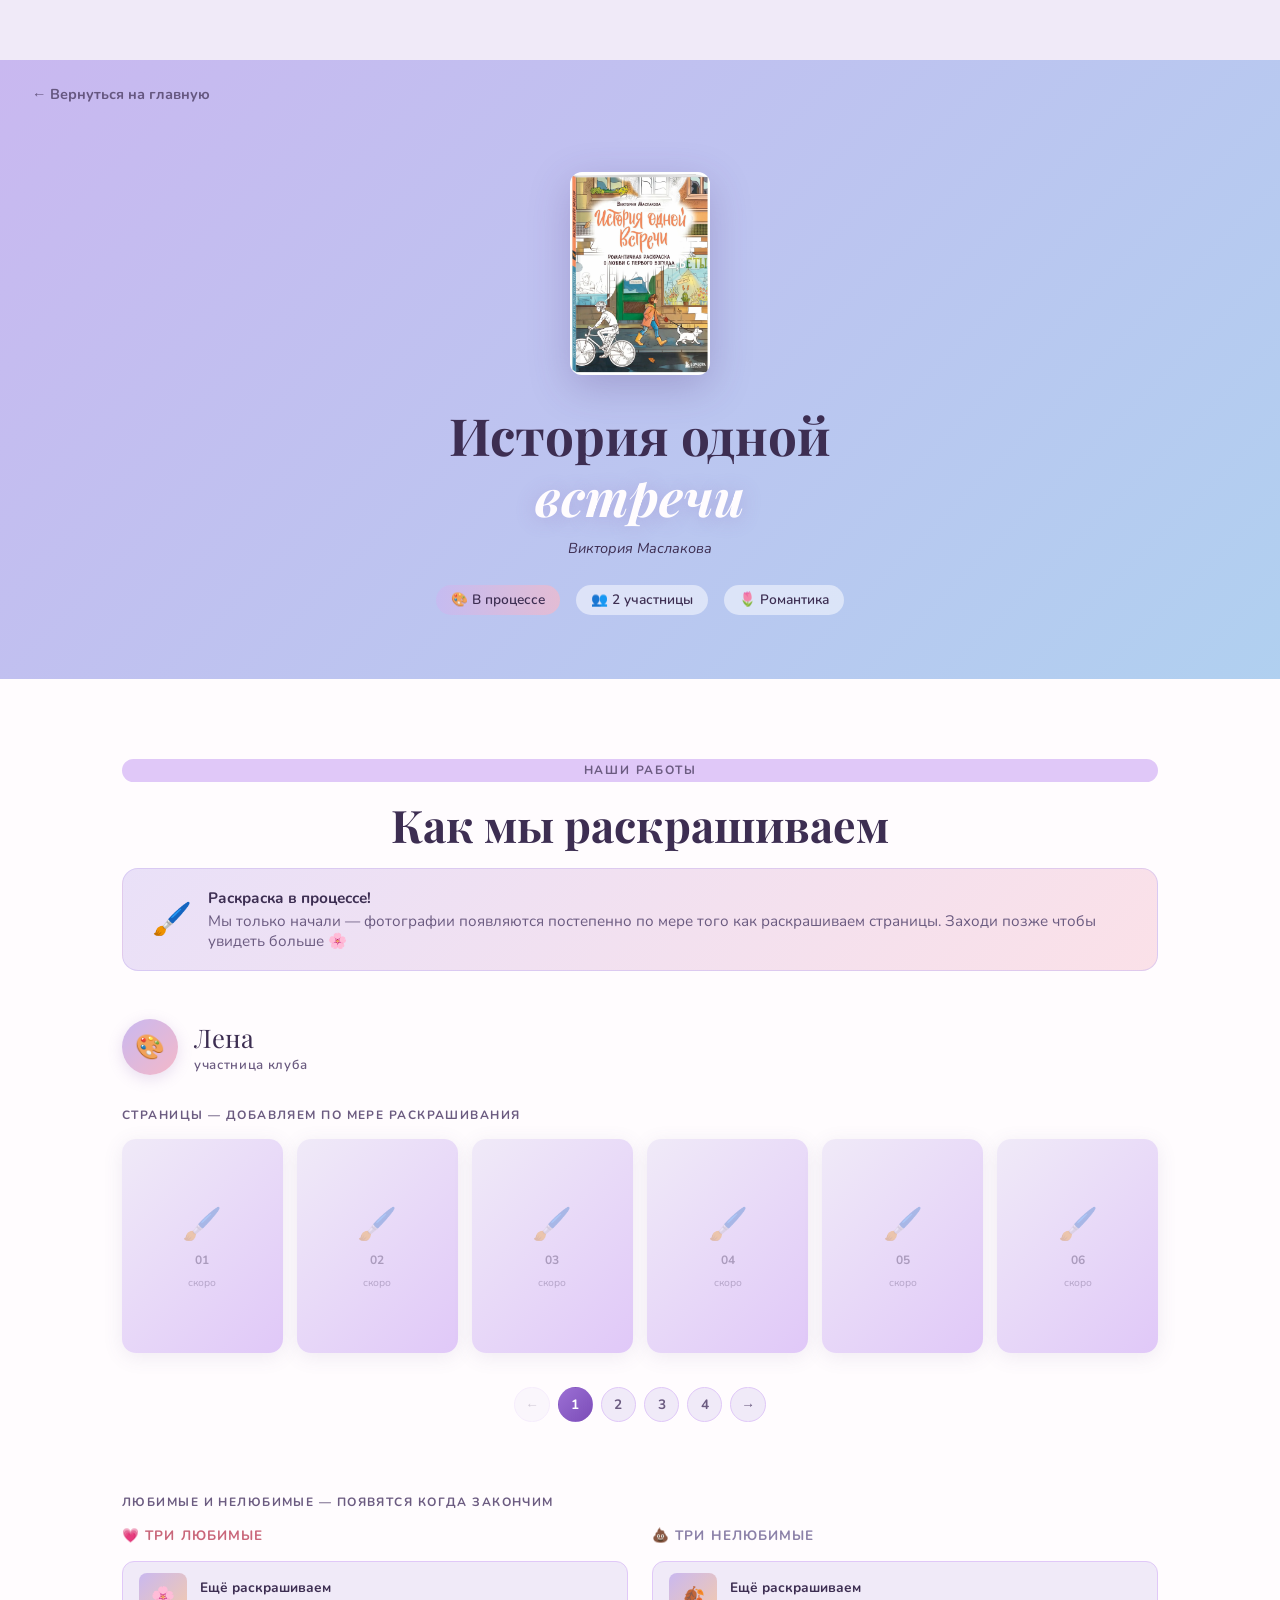
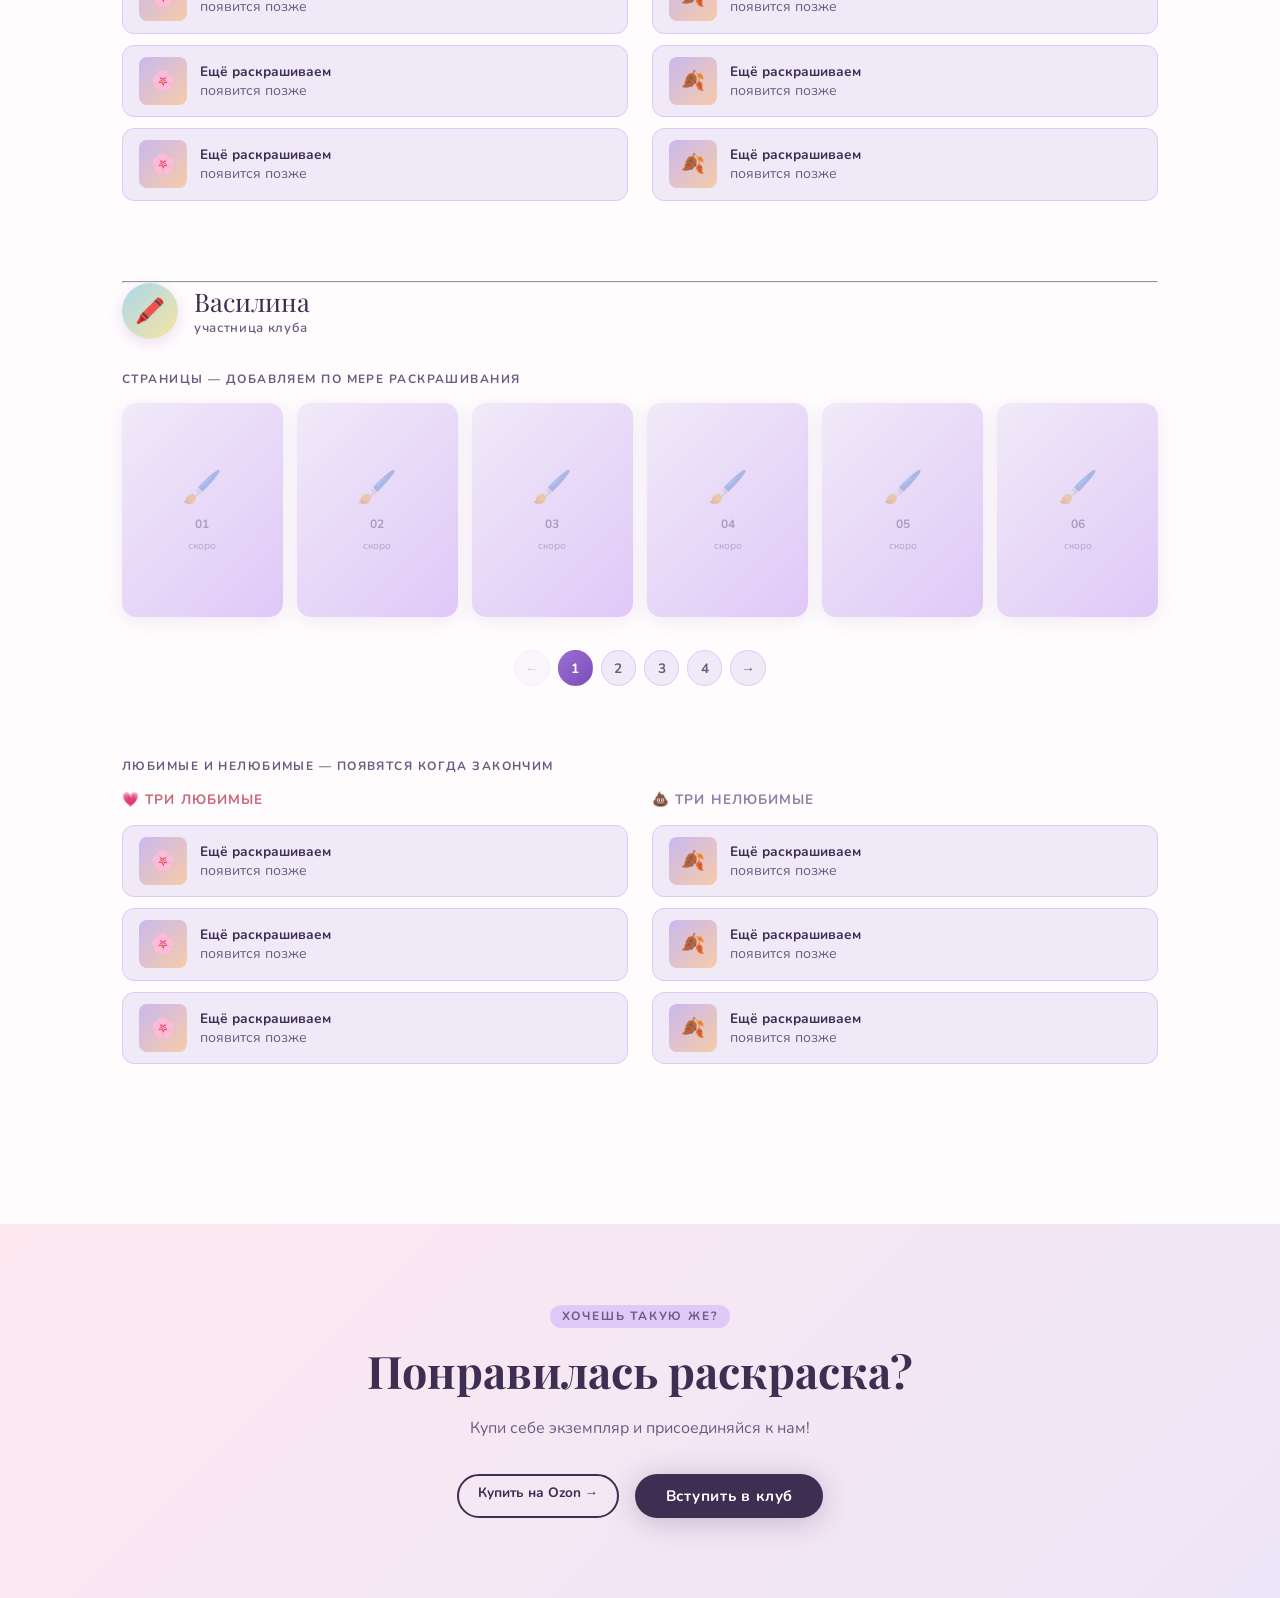
==== commit a0ac9b0d: "коррекция верстки" ====
--- a/review-meeting.html
+++ b/review-meeting.html
@@ -126,6 +126,53 @@
       grid-template-columns: repeat(auto-fill, minmax(150px, 1fr));
       gap: 0.9rem; margin-bottom: 2.5rem;
     }
+    .gallery-page {
+      display: none;
+      grid-template-columns: repeat(auto-fill, minmax(150px, 1fr));
+      gap: 0.9rem;
+      width: 100%;
+      grid-column: 1 / -1;
+    }
+    .gallery-page.active {
+      display: grid;
+    }
+    @media (max-width: 600px) {
+      .gallery-page {
+        grid-template-columns: repeat(3, 1fr);
+      }
+    }
+    .pagination {
+      display: flex;
+      align-items: center;
+      justify-content: center;
+      gap: 0.5rem;
+      margin: 1.2rem 0 2rem;
+      grid-column: 1 / -1;
+      flex-wrap: wrap;
+    }
+    .page-btn {
+      width: 2.2rem;
+      height: 2.2rem;
+      border-radius: 50%;
+      border: 1.5px solid var(--lilac);
+      background: var(--mist);
+      color: var(--ink-soft);
+      font-family: "Nunito", sans-serif;
+      font-size: 0.85rem;
+      font-weight: 700;
+      cursor: pointer;
+      transition: all 0.2s;
+      display: flex;
+      align-items: center;
+      justify-content: center;
+      padding: 0;
+    }
+    .page-btn:hover:not(:disabled) { background: var(--lilac); color: var(--ink); }
+    .page-btn.active { background: linear-gradient(135deg, #9b6fd4, #7c4db8); color: #fff; border-color: transparent; }
+    .page-btn:disabled { opacity: 0.3; cursor: default; }
+    @media (max-width: 600px) {
+      .page-btn { width: 1.9rem; height: 1.9rem; font-size: 0.78rem; }
+    }
     .gallery-item {
       position: relative; border-radius: 14px; overflow: hidden;
       aspect-ratio: 3/4;
@@ -178,8 +225,45 @@
     }
     .fav-thumb img { width: 100%; height: 100%; object-fit: cover; }
     .fav-item-info strong { display: block; color: var(--ink); font-size: 0.85rem; }
-
-    .participant-divider { border: none; border-top: 2px dashed var(--lilac); margin: 4rem 0; opacity: 0.6; }
+    .fav-item-info span { display: block; font-size: 0.73rem; color: var(--ink-soft); margin-top: 0.2rem; }
+
+    /* ===== BACK TO TOP ===== */
+    .back-to-top {
+      position: fixed;
+      bottom: 2rem;
+      right: 2rem;
+      width: 3rem;
+      height: 3rem;
+      border-radius: 50%;
+      background: linear-gradient(135deg, #9b6fd4, #7c4db8);
+      color: white;
+      border: none;
+      font-size: 1.5rem;
+      font-weight: 700;
+      cursor: pointer;
+      box-shadow: 0 6px 25px rgba(140,100,180,0.3);
+      opacity: 0;
+      visibility: hidden;
+      transform: translateY(20px);
+      transition: all 0.3s ease;
+      z-index: 999;
+      display: flex;
+      align-items: center;
+      justify-content: center;
+    }
+    .back-to-top.show {
+      opacity: 1;
+      visibility: visible;
+      transform: translateY(0);
+    }
+    .back-to-top:hover {
+      transform: translateY(-3px);
+      box-shadow: 0 10px 35px rgba(140,100,180,0.4);
+    }
+
+    @media (max-width: 600px) {
+      .back-to-top { width: 2.8rem; height: 2.8rem; font-size: 1.3rem; bottom: 1.5rem; right: 1.5rem; }
+    }
 
     /* LIGHTBOX */
     .lightbox {
@@ -388,6 +472,9 @@
     </div>
   </section>
 
+  <!-- BACK TO TOP -->
+  <button id="back-to-top" class="back-to-top" title="Вернуться вверх">↑</button>
+
   <!-- LIGHTBOX -->
   <div class="lightbox" id="lightbox">
     <button class="lightbox-close" id="lightbox-close">✕</button>
@@ -401,6 +488,93 @@
   <script>
     let allImages = [];
     let currentIndex = 0;
+    const pageState = {};
+
+    function rebuildGalleryPages(prefix, itemsPerPage) {
+      document.querySelectorAll('.gallery-grid[data-gallery="' + prefix + '"]').forEach(function(grid) {
+        const items = Array.from(grid.querySelectorAll('.gallery-item'));
+        if (!items.length) return;
+
+        grid.querySelectorAll('.gallery-page, .pagination').forEach(function(el) {
+          el.remove();
+        });
+
+        const pages = [];
+        for (let i = 0; i < items.length; i += itemsPerPage) {
+          const page = document.createElement('div');
+          page.className = 'gallery-page';
+          page.dataset.page = pages.length;
+          page.dataset.gallery = prefix;
+          if (pages.length === 0) page.classList.add('active');
+          items.slice(i, i + itemsPerPage).forEach(function(item) {
+            page.appendChild(item);
+          });
+          grid.appendChild(page);
+          pages.push(page);
+        }
+
+        const pagination = document.createElement('div');
+        pagination.className = 'pagination';
+        pagination.id = 'pag-' + prefix;
+
+        const prevBtn = document.createElement('button');
+        prevBtn.type = 'button';
+        prevBtn.id = 'prev-' + prefix;
+        prevBtn.className = 'page-btn';
+        prevBtn.disabled = true;
+        prevBtn.textContent = '←';
+        prevBtn.addEventListener('click', function() { changePage(prefix, -1); });
+        pagination.appendChild(prevBtn);
+
+        pages.forEach(function(_, index) {
+          const btn = document.createElement('button');
+          btn.type = 'button';
+          btn.id = 'pbtn-' + prefix + '-' + index;
+          btn.className = 'page-btn' + (index === 0 ? ' active' : '');
+          btn.textContent = index + 1;
+          btn.addEventListener('click', function() { goPage(prefix, index); });
+          pagination.appendChild(btn);
+        });
+
+        const nextBtn = document.createElement('button');
+        nextBtn.type = 'button';
+        nextBtn.id = 'next-' + prefix;
+        nextBtn.className = 'page-btn';
+        nextBtn.textContent = '→';
+        nextBtn.disabled = pages.length <= 1;
+        nextBtn.addEventListener('click', function() { changePage(prefix, 1); });
+        pagination.appendChild(nextBtn);
+
+        grid.appendChild(pagination);
+      });
+    }
+
+    function goPage(prefix, pageNum) {
+      const pages = document.querySelectorAll('.gallery-page[data-gallery="' + prefix + '"]');
+      if (!pages.length) return;
+      pages.forEach(function(p) { p.classList.remove('active'); });
+      pages[pageNum].classList.add('active');
+      const pag = document.getElementById('pag-' + prefix);
+      if (pag) {
+        pag.querySelectorAll('.page-btn:not([id^="prev"]):not([id^="next"])').forEach(function(btn, i) {
+          btn.classList.toggle('active', i === pageNum);
+        });
+        const prev = document.getElementById('prev-' + prefix);
+        const next = document.getElementById('next-' + prefix);
+        if (prev) prev.disabled = pageNum === 0;
+        if (next) next.disabled = pageNum >= pages.length - 1;
+      }
+    }
+
+    function changePage(prefix, dir) {
+      const pages = document.querySelectorAll('.gallery-page[data-gallery="' + prefix + '"]');
+      const current = Array.from(pages).findIndex(function(page) { return page.classList.contains('active'); });
+      const nextPage = current + dir;
+      if (nextPage >= 0 && nextPage < pages.length) goPage(prefix, nextPage);
+    }
+
+    rebuildGalleryPages('lena', 6);
+    rebuildGalleryPages('vasilina', 6);
 
     function collectImages() {
       allImages = [];
@@ -452,6 +626,21 @@
       if (e.key === 'ArrowLeft') { currentIndex = (currentIndex - 1 + allImages.length) % allImages.length; showImage(currentIndex); }
       if (e.key === 'ArrowRight') { currentIndex = (currentIndex + 1) % allImages.length; showImage(currentIndex); }
     });
+
+    // ===== BACK TO TOP =====
+    const backToTopBtn = document.getElementById('back-to-top');
+    
+    window.addEventListener('scroll', function() {
+      if (window.pageYOffset > 300) {
+        backToTopBtn.classList.add('show');
+      } else {
+        backToTopBtn.classList.remove('show');
+      }
+    });
+    
+    backToTopBtn.addEventListener('click', function() {
+      window.scrollTo({ top: 0, behavior: 'smooth' });
+    });
   </script>
 </body>
 </html>
--- a/style.css
+++ b/style.css
@@ -284,6 +284,7 @@
   display: grid;
   grid-template-columns: 1fr 1fr;
   gap: 2rem;
+  align-items: stretch;
 }
 
 .book-card {
@@ -295,6 +296,8 @@
   box-shadow: var(--shadow);
   position: relative;
   transition: transform 0.3s, box-shadow 0.3s;
+  display: flex;
+  flex-direction: column;
 }
 
 .book-card:hover {
@@ -342,6 +345,17 @@
 
 .book-info {
   padding: 1.8rem;
+  display: flex;
+  flex-direction: column;
+  flex: 1;
+}
+
+.book-buttons {
+  margin-top: auto;
+  display: flex;
+  flex-direction: column;
+  gap: 0.6rem;
+  align-items: flex-start;
 }
 
 .book-info h3 {
@@ -606,3 +620,129 @@
 }
 
 
+
+/* ===== НАВИГАЦИЯ ===== */
+.nav {
+  position: fixed;
+  top: 0;
+  left: 0;
+  right: 0;
+  z-index: 100;
+  padding: 0 2rem;
+  height: 60px;
+  display: flex;
+  align-items: center;
+  justify-content: space-between;
+  background: rgba(255,252,254,0.85);
+  backdrop-filter: blur(12px);
+  border-bottom: 1px solid rgba(200,180,240,0.25);
+  transition: box-shadow 0.3s;
+}
+
+.nav.scrolled {
+  box-shadow: 0 4px 24px rgba(100,80,140,0.1);
+}
+
+.nav-logo {
+  font-family: 'Playfair Display', serif;
+  font-size: 1.1rem;
+  font-weight: 700;
+  color: var(--ink);
+  text-decoration: none;
+}
+
+.nav-logo em {
+  font-style: italic;
+  color: #9b6fd4;
+}
+
+.nav-links {
+  display: flex;
+  align-items: center;
+  gap: 2rem;
+  list-style: none;
+}
+
+.nav-links a {
+  font-size: 0.88rem;
+  font-weight: 600;
+  color: var(--ink-soft);
+  text-decoration: none;
+  transition: color 0.2s;
+}
+
+.nav-links a:hover { color: #9b6fd4; }
+
+/* Бургер */
+.nav-burger {
+  display: none;
+  flex-direction: column;
+  gap: 5px;
+  cursor: pointer;
+  background: none;
+  border: none;
+  padding: 4px;
+}
+
+.nav-burger span {
+  display: block;
+  width: 24px;
+  height: 2px;
+  background: var(--ink);
+  border-radius: 2px;
+  transition: transform 0.3s, opacity 0.3s;
+}
+
+.nav-burger.open span:nth-child(1) { transform: translateY(7px) rotate(45deg); }
+.nav-burger.open span:nth-child(2) { opacity: 0; }
+.nav-burger.open span:nth-child(3) { transform: translateY(-7px) rotate(-45deg); }
+
+/* Мобильное меню */
+.nav-mobile {
+  display: none;
+  position: fixed;
+  top: 60px;
+  left: 0;
+  right: 0;
+  background: rgba(255,252,254,0.97);
+  backdrop-filter: blur(12px);
+  border-bottom: 1px solid rgba(200,180,240,0.3);
+  z-index: 99;
+  padding: 1.5rem 2rem;
+  flex-direction: column;
+  gap: 1.2rem;
+}
+
+.nav-mobile.open { display: flex; }
+
+.nav-mobile a {
+  font-size: 1rem;
+  font-weight: 600;
+  color: var(--ink-soft);
+  text-decoration: none;
+  padding: 0.4rem 0;
+  border-bottom: 1px solid rgba(200,180,240,0.2);
+  transition: color 0.2s;
+}
+
+.nav-mobile a:hover { color: #9b6fd4; }
+
+/* Отступ под nav */
+body { padding-top: 60px; }
+
+@media (max-width: 768px) {
+  .nav-links { display: none; }
+  .nav-burger { display: flex; }
+}
+
+/* ===== REVEAL ANIMATION ===== */
+.reveal {
+  opacity: 0;
+  transform: translateY(28px);
+  transition: opacity 0.65s ease, transform 0.65s ease;
+}
+
+.reveal.visible {
+  opacity: 1;
+  transform: translateY(0);
+}
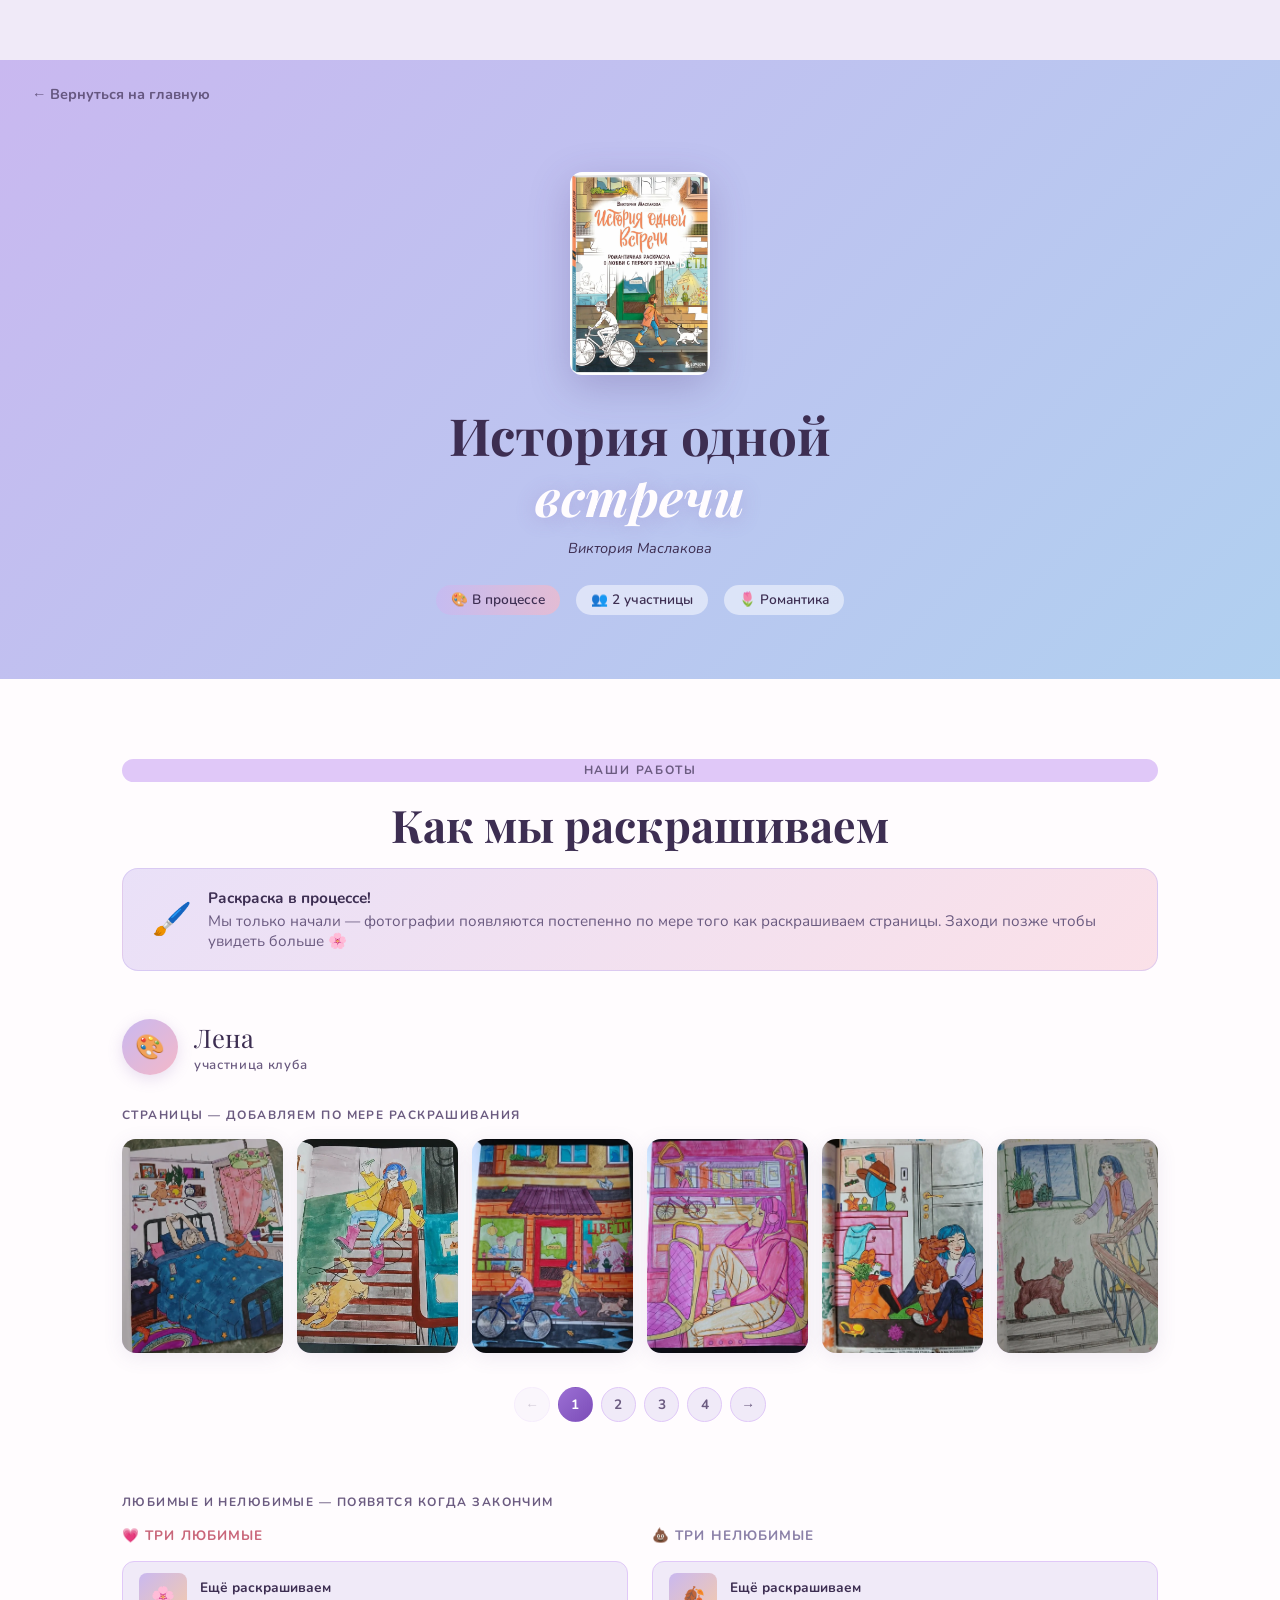
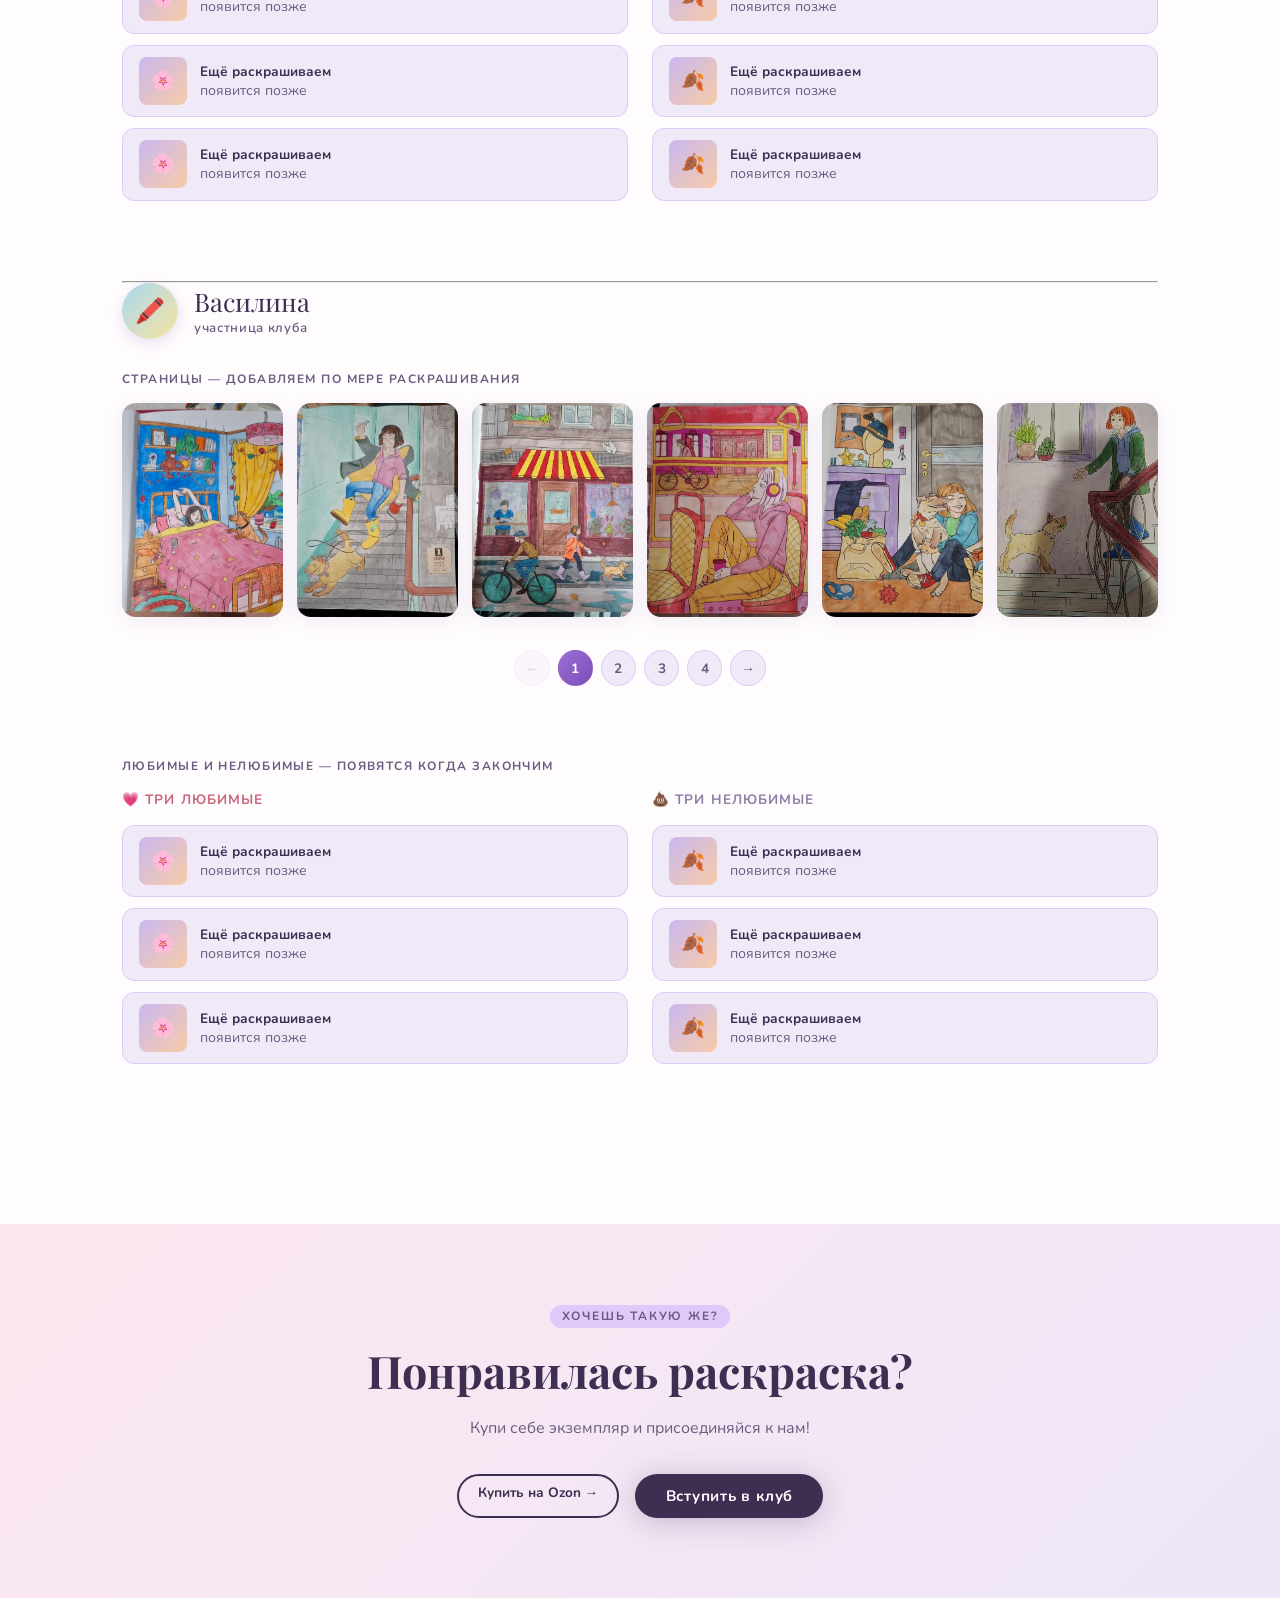
==== commit 69b1810b: "Convert gallery photos to WebP" ====
--- a/review-meeting.html
+++ b/review-meeting.html
@@ -197,6 +197,7 @@
       display: flex; flex-direction: column;
       align-items: center; justify-content: center; gap: 0.4rem;
     }
+    .gallery-item.loaded .gallery-placeholder { display: none; }
     .gallery-placeholder-icon { font-size: 2rem; opacity: 0.3; }
     .gallery-placeholder-num { font-size: 0.75rem; font-weight: 700; opacity: 0.35; color: var(--ink); }
     .gallery-placeholder-soon { font-size: 0.65rem; opacity: 0.4; color: var(--ink-soft); }
@@ -357,28 +358,28 @@
         </div>
         <span class="gallery-label">Страницы — добавляем по мере раскрашивания</span>
         <div class="gallery-grid" data-gallery="lena">
-          <div class="gallery-item" data-src="images/lena-meeting/lena-m-01.jpg"><div class="gallery-placeholder"><span class="gallery-placeholder-icon">🖌️</span><span class="gallery-placeholder-num">01</span><span class="gallery-placeholder-soon">скоро</span></div></div>
-          <div class="gallery-item" data-src="images/lena-meeting/lena-m-02.jpg"><div class="gallery-placeholder"><span class="gallery-placeholder-icon">🖌️</span><span class="gallery-placeholder-num">02</span><span class="gallery-placeholder-soon">скоро</span></div></div>
-          <div class="gallery-item" data-src="images/lena-meeting/lena-m-03.jpg"><div class="gallery-placeholder"><span class="gallery-placeholder-icon">🖌️</span><span class="gallery-placeholder-num">03</span><span class="gallery-placeholder-soon">скоро</span></div></div>
-          <div class="gallery-item" data-src="images/lena-meeting/lena-m-04.jpg"><div class="gallery-placeholder"><span class="gallery-placeholder-icon">🖌️</span><span class="gallery-placeholder-num">04</span><span class="gallery-placeholder-soon">скоро</span></div></div>
-          <div class="gallery-item" data-src="images/lena-meeting/lena-m-05.jpg"><div class="gallery-placeholder"><span class="gallery-placeholder-icon">🖌️</span><span class="gallery-placeholder-num">05</span><span class="gallery-placeholder-soon">скоро</span></div></div>
-          <div class="gallery-item" data-src="images/lena-meeting/lena-m-06.jpg"><div class="gallery-placeholder"><span class="gallery-placeholder-icon">🖌️</span><span class="gallery-placeholder-num">06</span><span class="gallery-placeholder-soon">скоро</span></div></div>
-          <div class="gallery-item" data-src="images/lena-meeting/lena-m-07.jpg"><div class="gallery-placeholder"><span class="gallery-placeholder-icon">🖌️</span><span class="gallery-placeholder-num">07</span><span class="gallery-placeholder-soon">скоро</span></div></div>
-          <div class="gallery-item" data-src="images/lena-meeting/lena-m-08.jpg"><div class="gallery-placeholder"><span class="gallery-placeholder-icon">🖌️</span><span class="gallery-placeholder-num">08</span><span class="gallery-placeholder-soon">скоро</span></div></div>
-          <div class="gallery-item" data-src="images/lena-meeting/lena-m-09.jpg"><div class="gallery-placeholder"><span class="gallery-placeholder-icon">🖌️</span><span class="gallery-placeholder-num">09</span><span class="gallery-placeholder-soon">скоро</span></div></div>
-          <div class="gallery-item" data-src="images/lena-meeting/lena-m-10.jpg"><div class="gallery-placeholder"><span class="gallery-placeholder-icon">🖌️</span><span class="gallery-placeholder-num">10</span><span class="gallery-placeholder-soon">скоро</span></div></div>
-          <div class="gallery-item" data-src="images/lena-meeting/lena-m-11.jpg"><div class="gallery-placeholder"><span class="gallery-placeholder-icon">🖌️</span><span class="gallery-placeholder-num">11</span><span class="gallery-placeholder-soon">скоро</span></div></div>
-          <div class="gallery-item" data-src="images/lena-meeting/lena-m-12.jpg"><div class="gallery-placeholder"><span class="gallery-placeholder-icon">🖌️</span><span class="gallery-placeholder-num">12</span><span class="gallery-placeholder-soon">скоро</span></div></div>
-          <div class="gallery-item" data-src="images/lena-meeting/lena-m-13.jpg"><div class="gallery-placeholder"><span class="gallery-placeholder-icon">🖌️</span><span class="gallery-placeholder-num">13</span><span class="gallery-placeholder-soon">скоро</span></div></div>
-          <div class="gallery-item" data-src="images/lena-meeting/lena-m-14.jpg"><div class="gallery-placeholder"><span class="gallery-placeholder-icon">🖌️</span><span class="gallery-placeholder-num">14</span><span class="gallery-placeholder-soon">скоро</span></div></div>
-          <div class="gallery-item" data-src="images/lena-meeting/lena-m-15.jpg"><div class="gallery-placeholder"><span class="gallery-placeholder-icon">🖌️</span><span class="gallery-placeholder-num">15</span><span class="gallery-placeholder-soon">скоро</span></div></div>
-          <div class="gallery-item" data-src="images/lena-meeting/lena-m-16.jpg"><div class="gallery-placeholder"><span class="gallery-placeholder-icon">🖌️</span><span class="gallery-placeholder-num">16</span><span class="gallery-placeholder-soon">скоро</span></div></div>
-          <div class="gallery-item" data-src="images/lena-meeting/lena-m-17.jpg"><div class="gallery-placeholder"><span class="gallery-placeholder-icon">🖌️</span><span class="gallery-placeholder-num">17</span><span class="gallery-placeholder-soon">скоро</span></div></div>
-          <div class="gallery-item" data-src="images/lena-meeting/lena-m-18.jpg"><div class="gallery-placeholder"><span class="gallery-placeholder-icon">🖌️</span><span class="gallery-placeholder-num">18</span><span class="gallery-placeholder-soon">скоро</span></div></div>
-          <div class="gallery-item" data-src="images/lena-meeting/lena-m-19.jpg"><div class="gallery-placeholder"><span class="gallery-placeholder-icon">🖌️</span><span class="gallery-placeholder-num">19</span><span class="gallery-placeholder-soon">скоро</span></div></div>
-          <div class="gallery-item" data-src="images/lena-meeting/lena-m-20.jpg"><div class="gallery-placeholder"><span class="gallery-placeholder-icon">🖌️</span><span class="gallery-placeholder-num">20</span><span class="gallery-placeholder-soon">скоро</span></div></div>
-          <div class="gallery-item" data-src="images/lena-meeting/lena-m-21.jpg"><div class="gallery-placeholder"><span class="gallery-placeholder-icon">🖌️</span><span class="gallery-placeholder-num">21</span><span class="gallery-placeholder-soon">скоро</span></div></div>
-          <div class="gallery-item" data-src="images/lena-meeting/lena-m-22.jpg"><div class="gallery-placeholder"><span class="gallery-placeholder-icon">🖌️</span><span class="gallery-placeholder-num">22</span><span class="gallery-placeholder-soon">скоро</span></div></div>
+          <div class="gallery-item"><div class="gallery-placeholder"><span class="gallery-placeholder-icon">🖌️</span><span class="gallery-placeholder-num">01</span><span class="gallery-placeholder-soon">скоро</span></div></div>
+          <div class="gallery-item"><div class="gallery-placeholder"><span class="gallery-placeholder-icon">🖌️</span><span class="gallery-placeholder-num">02</span><span class="gallery-placeholder-soon">скоро</span></div></div>
+          <div class="gallery-item"><div class="gallery-placeholder"><span class="gallery-placeholder-icon">🖌️</span><span class="gallery-placeholder-num">03</span><span class="gallery-placeholder-soon">скоро</span></div></div>
+          <div class="gallery-item"><div class="gallery-placeholder"><span class="gallery-placeholder-icon">🖌️</span><span class="gallery-placeholder-num">04</span><span class="gallery-placeholder-soon">скоро</span></div></div>
+          <div class="gallery-item"><div class="gallery-placeholder"><span class="gallery-placeholder-icon">🖌️</span><span class="gallery-placeholder-num">05</span><span class="gallery-placeholder-soon">скоро</span></div></div>
+          <div class="gallery-item"><div class="gallery-placeholder"><span class="gallery-placeholder-icon">🖌️</span><span class="gallery-placeholder-num">06</span><span class="gallery-placeholder-soon">скоро</span></div></div>
+          <div class="gallery-item"><div class="gallery-placeholder"><span class="gallery-placeholder-icon">🖌️</span><span class="gallery-placeholder-num">07</span><span class="gallery-placeholder-soon">скоро</span></div></div>
+          <div class="gallery-item"><div class="gallery-placeholder"><span class="gallery-placeholder-icon">🖌️</span><span class="gallery-placeholder-num">08</span><span class="gallery-placeholder-soon">скоро</span></div></div>
+          <div class="gallery-item"><div class="gallery-placeholder"><span class="gallery-placeholder-icon">🖌️</span><span class="gallery-placeholder-num">09</span><span class="gallery-placeholder-soon">скоро</span></div></div>
+          <div class="gallery-item"><div class="gallery-placeholder"><span class="gallery-placeholder-icon">🖌️</span><span class="gallery-placeholder-num">10</span><span class="gallery-placeholder-soon">скоро</span></div></div>
+          <div class="gallery-item"><div class="gallery-placeholder"><span class="gallery-placeholder-icon">🖌️</span><span class="gallery-placeholder-num">11</span><span class="gallery-placeholder-soon">скоро</span></div></div>
+          <div class="gallery-item"><div class="gallery-placeholder"><span class="gallery-placeholder-icon">🖌️</span><span class="gallery-placeholder-num">12</span><span class="gallery-placeholder-soon">скоро</span></div></div>
+          <div class="gallery-item"><div class="gallery-placeholder"><span class="gallery-placeholder-icon">🖌️</span><span class="gallery-placeholder-num">13</span><span class="gallery-placeholder-soon">скоро</span></div></div>
+          <div class="gallery-item"><div class="gallery-placeholder"><span class="gallery-placeholder-icon">🖌️</span><span class="gallery-placeholder-num">14</span><span class="gallery-placeholder-soon">скоро</span></div></div>
+          <div class="gallery-item"><div class="gallery-placeholder"><span class="gallery-placeholder-icon">🖌️</span><span class="gallery-placeholder-num">15</span><span class="gallery-placeholder-soon">скоро</span></div></div>
+          <div class="gallery-item"><div class="gallery-placeholder"><span class="gallery-placeholder-icon">🖌️</span><span class="gallery-placeholder-num">16</span><span class="gallery-placeholder-soon">скоро</span></div></div>
+          <div class="gallery-item"><div class="gallery-placeholder"><span class="gallery-placeholder-icon">🖌️</span><span class="gallery-placeholder-num">17</span><span class="gallery-placeholder-soon">скоро</span></div></div>
+          <div class="gallery-item"><div class="gallery-placeholder"><span class="gallery-placeholder-icon">🖌️</span><span class="gallery-placeholder-num">18</span><span class="gallery-placeholder-soon">скоро</span></div></div>
+          <div class="gallery-item"><div class="gallery-placeholder"><span class="gallery-placeholder-icon">🖌️</span><span class="gallery-placeholder-num">19</span><span class="gallery-placeholder-soon">скоро</span></div></div>
+          <div class="gallery-item"><div class="gallery-placeholder"><span class="gallery-placeholder-icon">🖌️</span><span class="gallery-placeholder-num">20</span><span class="gallery-placeholder-soon">скоро</span></div></div>
+          <div class="gallery-item"><div class="gallery-placeholder"><span class="gallery-placeholder-icon">🖌️</span><span class="gallery-placeholder-num">21</span><span class="gallery-placeholder-soon">скоро</span></div></div>
+          <div class="gallery-item"><div class="gallery-placeholder"><span class="gallery-placeholder-icon">🖌️</span><span class="gallery-placeholder-num">22</span><span class="gallery-placeholder-soon">скоро</span></div></div>
         </div>
 
         <span class="gallery-label">Любимые и нелюбимые — появятся когда закончим</span>
@@ -412,28 +413,28 @@
         </div>
         <span class="gallery-label">Страницы — добавляем по мере раскрашивания</span>
         <div class="gallery-grid" data-gallery="vasilina">
-          <div class="gallery-item" data-src="images/vasilina-meeting/vasilina-m-01.jpg"><div class="gallery-placeholder"><span class="gallery-placeholder-icon">🖌️</span><span class="gallery-placeholder-num">01</span><span class="gallery-placeholder-soon">скоро</span></div></div>
-          <div class="gallery-item" data-src="images/vasilina-meeting/vasilina-m-02.jpg"><div class="gallery-placeholder"><span class="gallery-placeholder-icon">🖌️</span><span class="gallery-placeholder-num">02</span><span class="gallery-placeholder-soon">скоро</span></div></div>
-          <div class="gallery-item" data-src="images/vasilina-meeting/vasilina-m-03.jpg"><div class="gallery-placeholder"><span class="gallery-placeholder-icon">🖌️</span><span class="gallery-placeholder-num">03</span><span class="gallery-placeholder-soon">скоро</span></div></div>
-          <div class="gallery-item" data-src="images/vasilina-meeting/vasilina-m-04.jpg"><div class="gallery-placeholder"><span class="gallery-placeholder-icon">🖌️</span><span class="gallery-placeholder-num">04</span><span class="gallery-placeholder-soon">скоро</span></div></div>
-          <div class="gallery-item" data-src="images/vasilina-meeting/vasilina-m-05.jpg"><div class="gallery-placeholder"><span class="gallery-placeholder-icon">🖌️</span><span class="gallery-placeholder-num">05</span><span class="gallery-placeholder-soon">скоро</span></div></div>
-          <div class="gallery-item" data-src="images/vasilina-meeting/vasilina-m-06.jpg"><div class="gallery-placeholder"><span class="gallery-placeholder-icon">🖌️</span><span class="gallery-placeholder-num">06</span><span class="gallery-placeholder-soon">скоро</span></div></div>
-          <div class="gallery-item" data-src="images/vasilina-meeting/vasilina-m-07.jpg"><div class="gallery-placeholder"><span class="gallery-placeholder-icon">🖌️</span><span class="gallery-placeholder-num">07</span><span class="gallery-placeholder-soon">скоро</span></div></div>
-          <div class="gallery-item" data-src="images/vasilina-meeting/vasilina-m-08.jpg"><div class="gallery-placeholder"><span class="gallery-placeholder-icon">🖌️</span><span class="gallery-placeholder-num">08</span><span class="gallery-placeholder-soon">скоро</span></div></div>
-          <div class="gallery-item" data-src="images/vasilina-meeting/vasilina-m-09.jpg"><div class="gallery-placeholder"><span class="gallery-placeholder-icon">🖌️</span><span class="gallery-placeholder-num">09</span><span class="gallery-placeholder-soon">скоро</span></div></div>
-          <div class="gallery-item" data-src="images/vasilina-meeting/vasilina-m-10.jpg"><div class="gallery-placeholder"><span class="gallery-placeholder-icon">🖌️</span><span class="gallery-placeholder-num">10</span><span class="gallery-placeholder-soon">скоро</span></div></div>
-          <div class="gallery-item" data-src="images/vasilina-meeting/vasilina-m-11.jpg"><div class="gallery-placeholder"><span class="gallery-placeholder-icon">🖌️</span><span class="gallery-placeholder-num">11</span><span class="gallery-placeholder-soon">скоро</span></div></div>
-          <div class="gallery-item" data-src="images/vasilina-meeting/vasilina-m-12.jpg"><div class="gallery-placeholder"><span class="gallery-placeholder-icon">🖌️</span><span class="gallery-placeholder-num">12</span><span class="gallery-placeholder-soon">скоро</span></div></div>
-          <div class="gallery-item" data-src="images/vasilina-meeting/vasilina-m-13.jpg"><div class="gallery-placeholder"><span class="gallery-placeholder-icon">🖌️</span><span class="gallery-placeholder-num">13</span><span class="gallery-placeholder-soon">скоро</span></div></div>
-          <div class="gallery-item" data-src="images/vasilina-meeting/vasilina-m-14.jpg"><div class="gallery-placeholder"><span class="gallery-placeholder-icon">🖌️</span><span class="gallery-placeholder-num">14</span><span class="gallery-placeholder-soon">скоро</span></div></div>
-          <div class="gallery-item" data-src="images/vasilina-meeting/vasilina-m-15.jpg"><div class="gallery-placeholder"><span class="gallery-placeholder-icon">🖌️</span><span class="gallery-placeholder-num">15</span><span class="gallery-placeholder-soon">скоро</span></div></div>
-          <div class="gallery-item" data-src="images/vasilina-meeting/vasilina-m-16.jpg"><div class="gallery-placeholder"><span class="gallery-placeholder-icon">🖌️</span><span class="gallery-placeholder-num">16</span><span class="gallery-placeholder-soon">скоро</span></div></div>
-          <div class="gallery-item" data-src="images/vasilina-meeting/vasilina-m-17.jpg"><div class="gallery-placeholder"><span class="gallery-placeholder-icon">🖌️</span><span class="gallery-placeholder-num">17</span><span class="gallery-placeholder-soon">скоро</span></div></div>
-          <div class="gallery-item" data-src="images/vasilina-meeting/vasilina-m-18.jpg"><div class="gallery-placeholder"><span class="gallery-placeholder-icon">🖌️</span><span class="gallery-placeholder-num">18</span><span class="gallery-placeholder-soon">скоро</span></div></div>
-          <div class="gallery-item" data-src="images/vasilina-meeting/vasilina-m-19.jpg"><div class="gallery-placeholder"><span class="gallery-placeholder-icon">🖌️</span><span class="gallery-placeholder-num">19</span><span class="gallery-placeholder-soon">скоро</span></div></div>
-          <div class="gallery-item" data-src="images/vasilina-meeting/vasilina-m-20.jpg"><div class="gallery-placeholder"><span class="gallery-placeholder-icon">🖌️</span><span class="gallery-placeholder-num">20</span><span class="gallery-placeholder-soon">скоро</span></div></div>
-          <div class="gallery-item" data-src="images/vasilina-meeting/vasilina-m-21.jpg"><div class="gallery-placeholder"><span class="gallery-placeholder-icon">🖌️</span><span class="gallery-placeholder-num">21</span><span class="gallery-placeholder-soon">скоро</span></div></div>
-          <div class="gallery-item" data-src="images/vasilina-meeting/vasilina-m-22.jpg"><div class="gallery-placeholder"><span class="gallery-placeholder-icon">🖌️</span><span class="gallery-placeholder-num">22</span><span class="gallery-placeholder-soon">скоро</span></div></div>
+          <div class="gallery-item"><div class="gallery-placeholder"><span class="gallery-placeholder-icon">🖌️</span><span class="gallery-placeholder-num">01</span><span class="gallery-placeholder-soon">скоро</span></div></div>
+          <div class="gallery-item"><div class="gallery-placeholder"><span class="gallery-placeholder-icon">🖌️</span><span class="gallery-placeholder-num">02</span><span class="gallery-placeholder-soon">скоро</span></div></div>
+          <div class="gallery-item"><div class="gallery-placeholder"><span class="gallery-placeholder-icon">🖌️</span><span class="gallery-placeholder-num">03</span><span class="gallery-placeholder-soon">скоро</span></div></div>
+          <div class="gallery-item"><div class="gallery-placeholder"><span class="gallery-placeholder-icon">🖌️</span><span class="gallery-placeholder-num">04</span><span class="gallery-placeholder-soon">скоро</span></div></div>
+          <div class="gallery-item"><div class="gallery-placeholder"><span class="gallery-placeholder-icon">🖌️</span><span class="gallery-placeholder-num">05</span><span class="gallery-placeholder-soon">скоро</span></div></div>
+          <div class="gallery-item"><div class="gallery-placeholder"><span class="gallery-placeholder-icon">🖌️</span><span class="gallery-placeholder-num">06</span><span class="gallery-placeholder-soon">скоро</span></div></div>
+          <div class="gallery-item"><div class="gallery-placeholder"><span class="gallery-placeholder-icon">🖌️</span><span class="gallery-placeholder-num">07</span><span class="gallery-placeholder-soon">скоро</span></div></div>
+          <div class="gallery-item"><div class="gallery-placeholder"><span class="gallery-placeholder-icon">🖌️</span><span class="gallery-placeholder-num">08</span><span class="gallery-placeholder-soon">скоро</span></div></div>
+          <div class="gallery-item"><div class="gallery-placeholder"><span class="gallery-placeholder-icon">🖌️</span><span class="gallery-placeholder-num">09</span><span class="gallery-placeholder-soon">скоро</span></div></div>
+          <div class="gallery-item"><div class="gallery-placeholder"><span class="gallery-placeholder-icon">🖌️</span><span class="gallery-placeholder-num">10</span><span class="gallery-placeholder-soon">скоро</span></div></div>
+          <div class="gallery-item"><div class="gallery-placeholder"><span class="gallery-placeholder-icon">🖌️</span><span class="gallery-placeholder-num">11</span><span class="gallery-placeholder-soon">скоро</span></div></div>
+          <div class="gallery-item"><div class="gallery-placeholder"><span class="gallery-placeholder-icon">🖌️</span><span class="gallery-placeholder-num">12</span><span class="gallery-placeholder-soon">скоро</span></div></div>
+          <div class="gallery-item"><div class="gallery-placeholder"><span class="gallery-placeholder-icon">🖌️</span><span class="gallery-placeholder-num">13</span><span class="gallery-placeholder-soon">скоро</span></div></div>
+          <div class="gallery-item"><div class="gallery-placeholder"><span class="gallery-placeholder-icon">🖌️</span><span class="gallery-placeholder-num">14</span><span class="gallery-placeholder-soon">скоро</span></div></div>
+          <div class="gallery-item"><div class="gallery-placeholder"><span class="gallery-placeholder-icon">🖌️</span><span class="gallery-placeholder-num">15</span><span class="gallery-placeholder-soon">скоро</span></div></div>
+          <div class="gallery-item"><div class="gallery-placeholder"><span class="gallery-placeholder-icon">🖌️</span><span class="gallery-placeholder-num">16</span><span class="gallery-placeholder-soon">скоро</span></div></div>
+          <div class="gallery-item"><div class="gallery-placeholder"><span class="gallery-placeholder-icon">🖌️</span><span class="gallery-placeholder-num">17</span><span class="gallery-placeholder-soon">скоро</span></div></div>
+          <div class="gallery-item"><div class="gallery-placeholder"><span class="gallery-placeholder-icon">🖌️</span><span class="gallery-placeholder-num">18</span><span class="gallery-placeholder-soon">скоро</span></div></div>
+          <div class="gallery-item"><div class="gallery-placeholder"><span class="gallery-placeholder-icon">🖌️</span><span class="gallery-placeholder-num">19</span><span class="gallery-placeholder-soon">скоро</span></div></div>
+          <div class="gallery-item"><div class="gallery-placeholder"><span class="gallery-placeholder-icon">🖌️</span><span class="gallery-placeholder-num">20</span><span class="gallery-placeholder-soon">скоро</span></div></div>
+          <div class="gallery-item"><div class="gallery-placeholder"><span class="gallery-placeholder-icon">🖌️</span><span class="gallery-placeholder-num">21</span><span class="gallery-placeholder-soon">скоро</span></div></div>
+          <div class="gallery-item"><div class="gallery-placeholder"><span class="gallery-placeholder-icon">🖌️</span><span class="gallery-placeholder-num">22</span><span class="gallery-placeholder-soon">скоро</span></div></div>
         </div>
 
         <span class="gallery-label">Любимые и нелюбимые — появятся когда закончим</span>
@@ -573,6 +574,37 @@
       if (nextPage >= 0 && nextPage < pages.length) goPage(prefix, nextPage);
     }
 
+    function loadMeetingGallery(prefix, photoCount) {
+      const grid = document.querySelector('.gallery-grid[data-gallery="' + prefix + '"]');
+      if (!grid) return;
+
+      grid.querySelectorAll('.gallery-item').forEach(function(item, index) {
+        if (index >= photoCount) {
+          item.classList.add('empty');
+          return;
+        }
+
+        const number = String(index + 1).padStart(2, '0');
+        const src = 'images/' + prefix + '-meeting/photo' + (index + 1) + '.webp';
+        const image = document.createElement('img');
+        image.src = src;
+        image.alt = 'Страница ' + number;
+        image.loading = 'lazy';
+        image.addEventListener('load', function() { item.classList.add('loaded'); });
+        image.addEventListener('error', function() {
+          item.classList.remove('loaded');
+          item.classList.add('empty');
+          item.removeAttribute('data-src');
+          image.remove();
+        });
+        item.dataset.src = src;
+        item.classList.remove('empty');
+        item.prepend(image);
+      });
+    }
+
+    loadMeetingGallery('lena', 9);
+    loadMeetingGallery('vasilina', 8);
     rebuildGalleryPages('lena', 6);
     rebuildGalleryPages('vasilina', 6);
 
